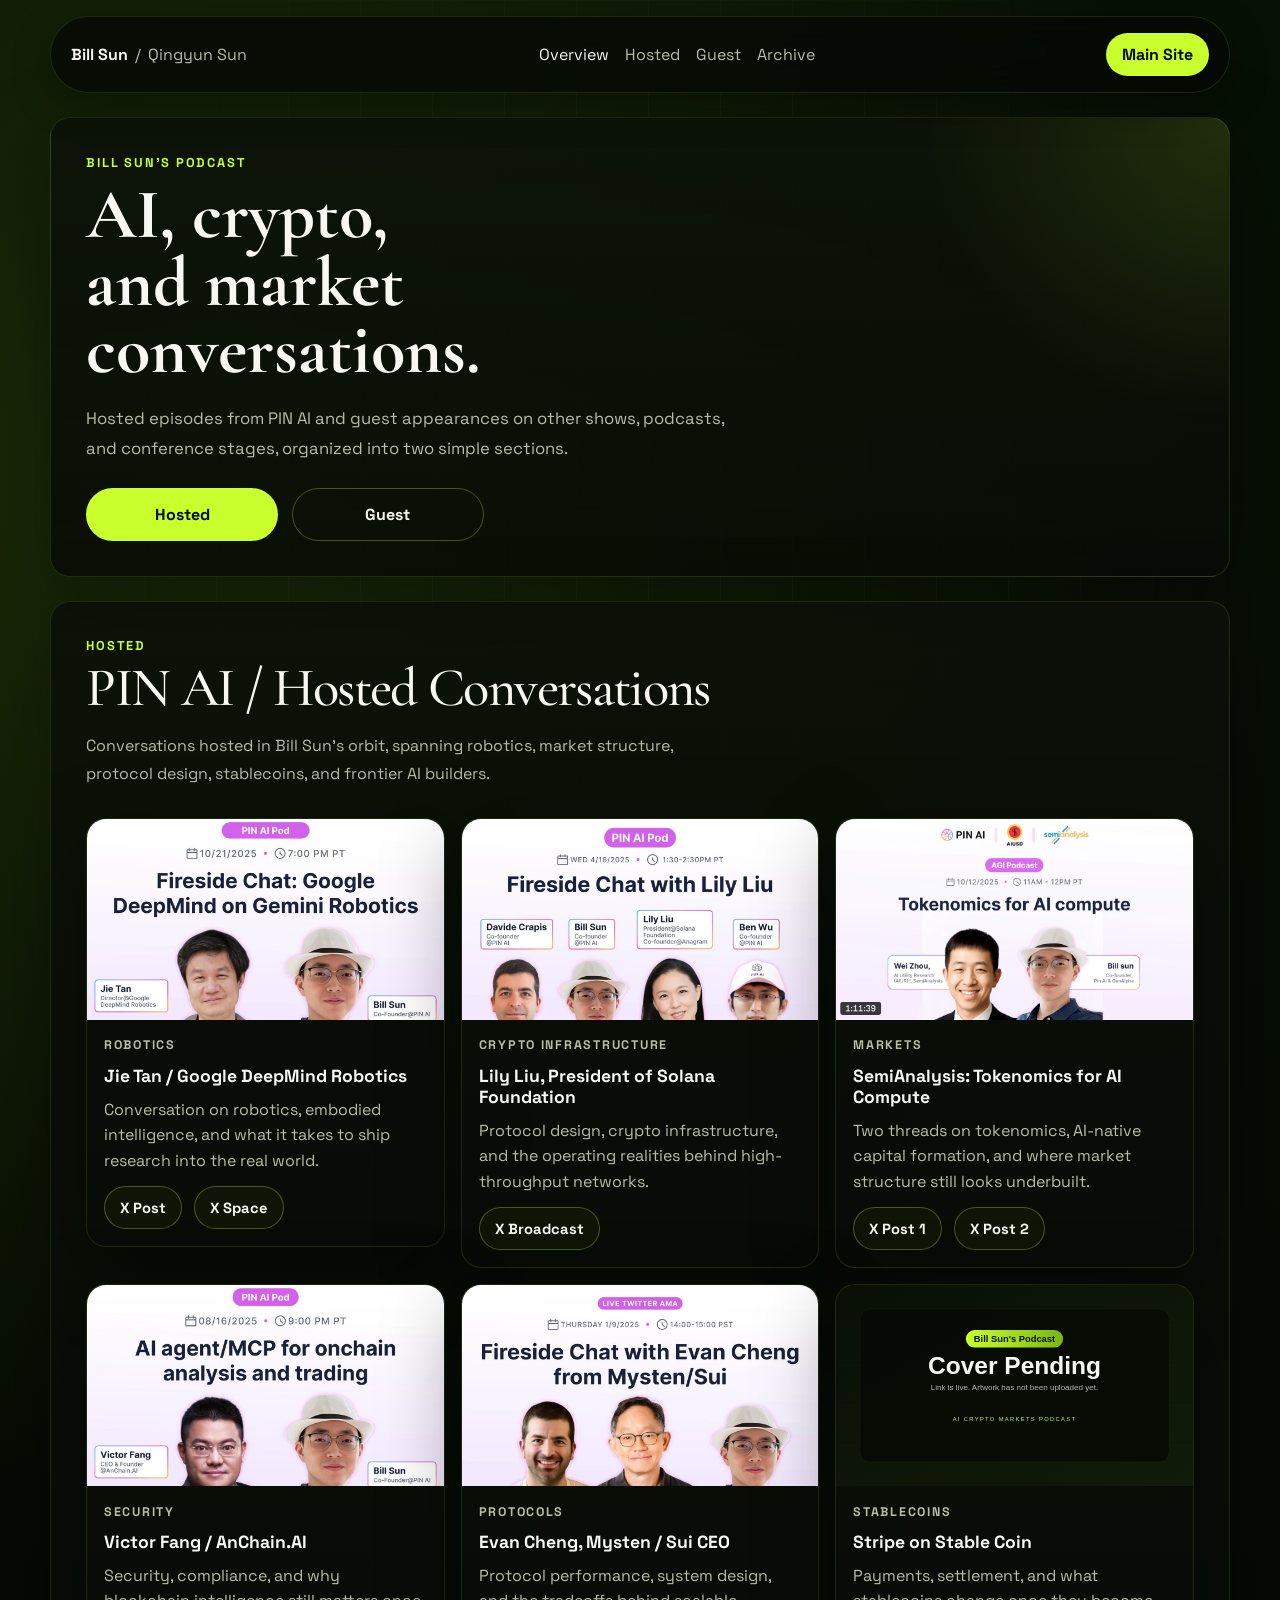
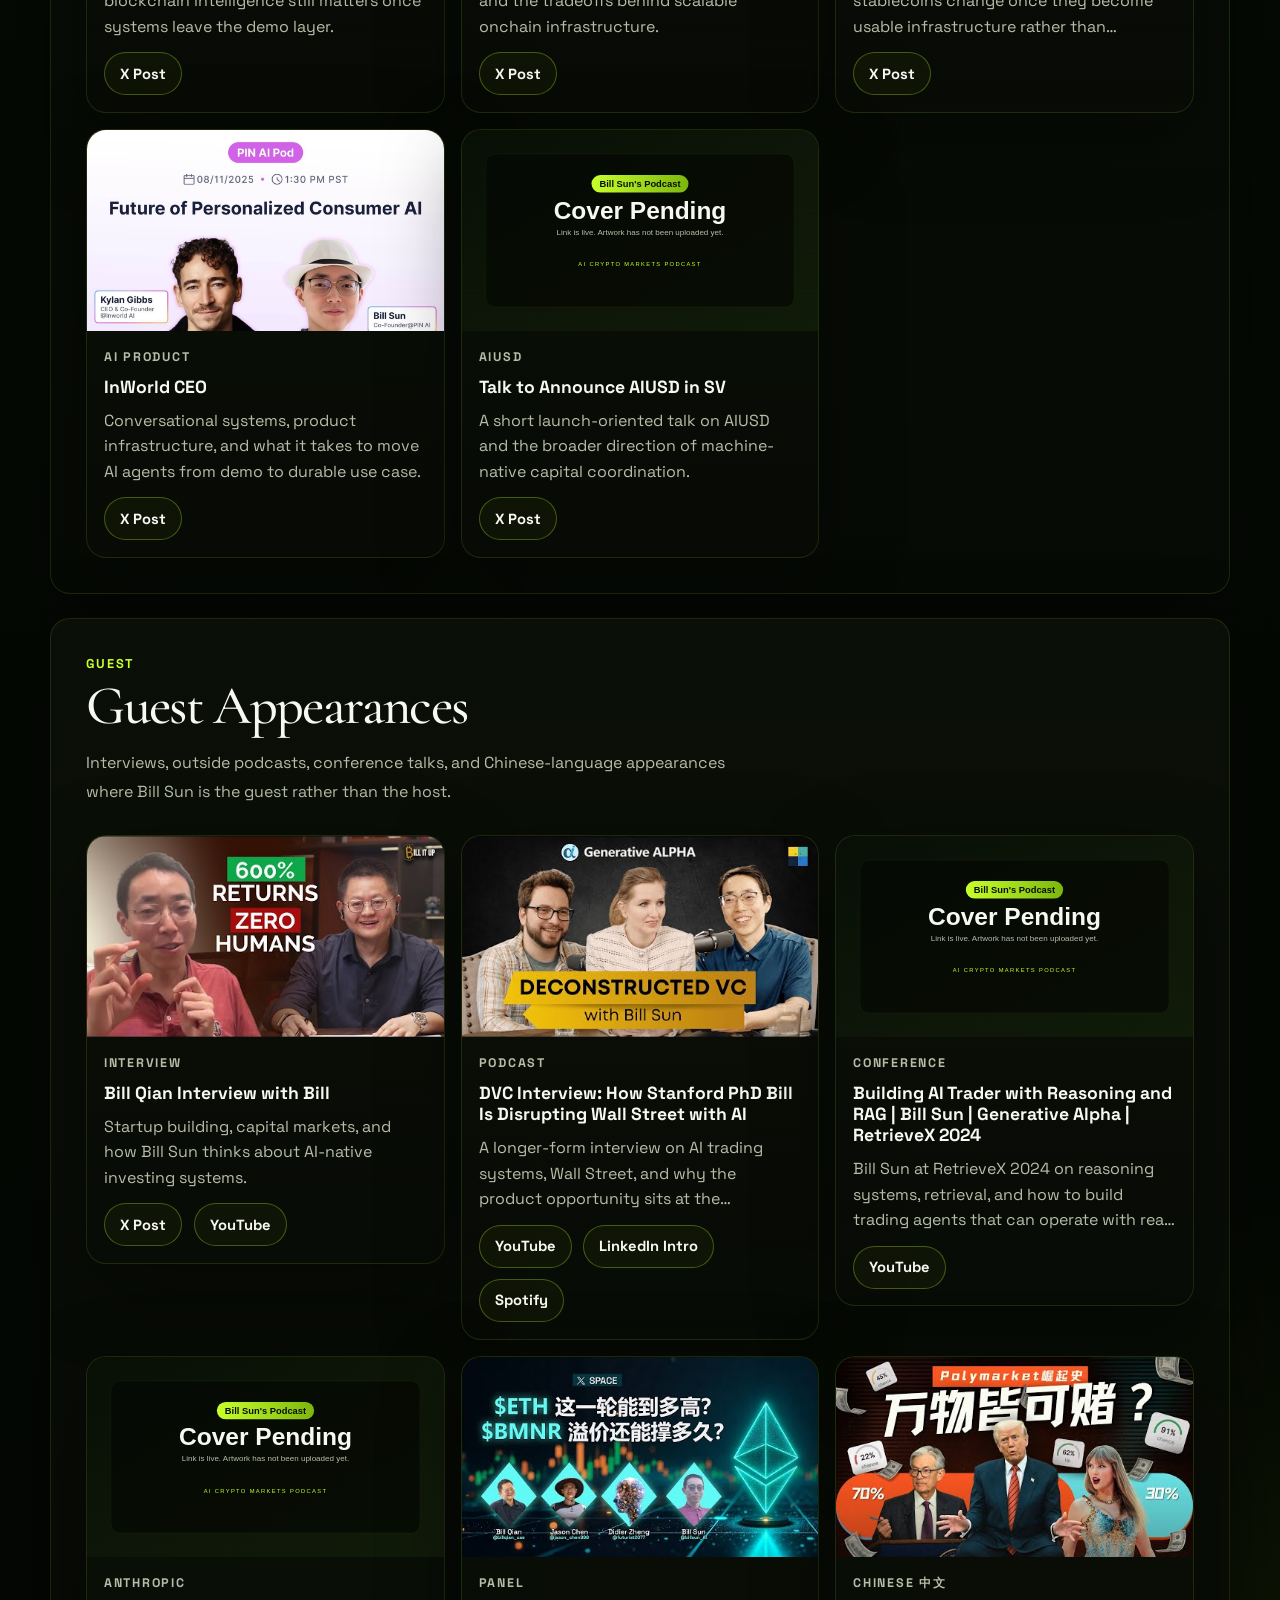
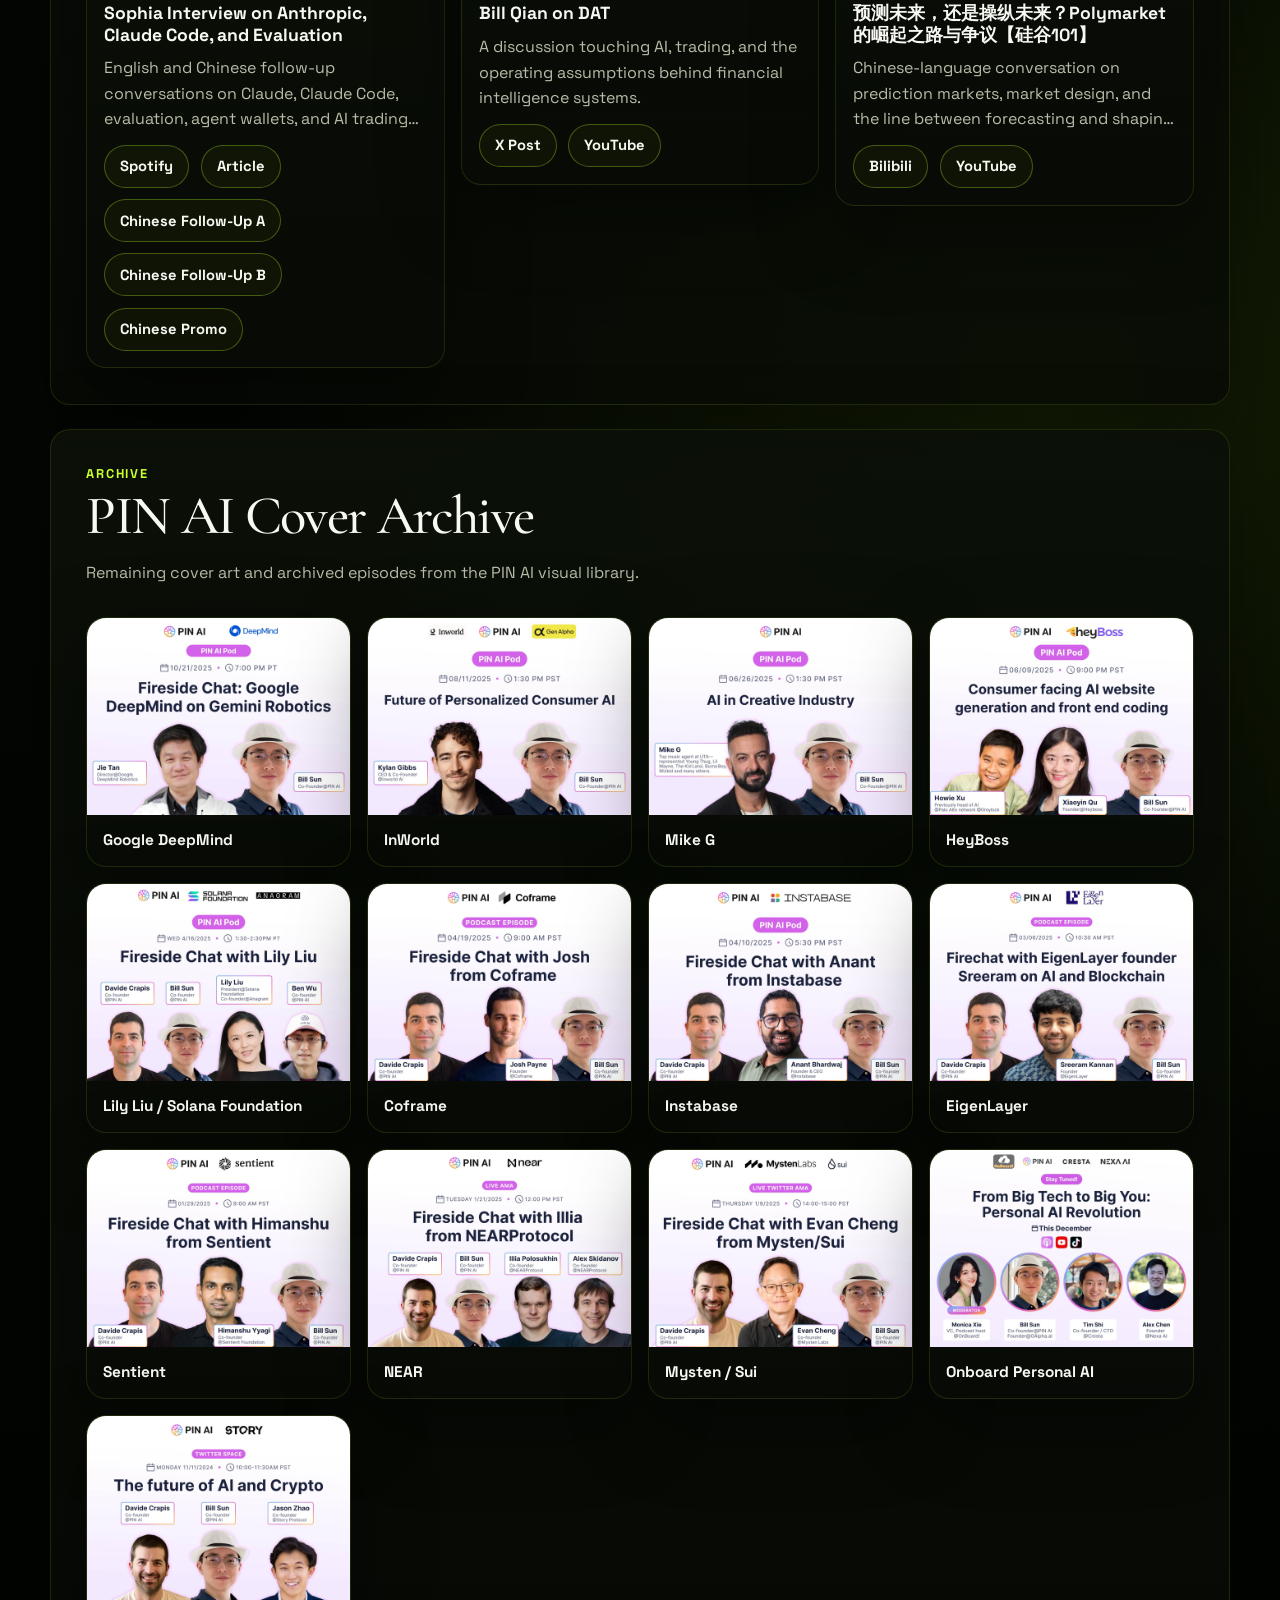
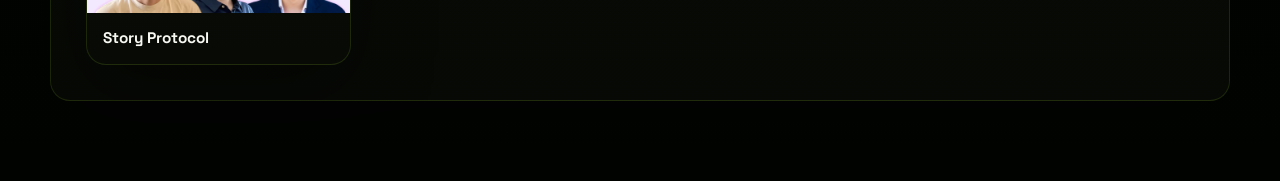
==== podcast/index.html @ d535acbe "fix: stabilize podcast asset paths" ====
<!DOCTYPE html>
<html lang="en">
<head>
  <meta charset="UTF-8">
  <meta name="viewport" content="width=device-width, initial-scale=1.0">
  <title>Bill Sun's Podcast</title>
  <meta name="description" content="Bill Sun podcast archive, organized into PIN AI hosted conversations and interviews where Bill Sun appears on other shows.">
  <link rel="icon" href="/favicon.svg" type="image/svg+xml">
  <link rel="icon" href="/favicon.ico" sizes="any">
  <link rel="preconnect" href="https://fonts.googleapis.com">
  <link rel="preconnect" href="https://fonts.gstatic.com" crossorigin>
  <link href="https://fonts.googleapis.com/css2?family=Cormorant+Garamond:wght@400;500;600&family=Space+Grotesk:wght@400;500;700&display=swap" rel="stylesheet">
  <link rel="stylesheet" href="/styles.css">
  <link rel="stylesheet" href="/podcast/podcast.css">
</head>
<body class="podcast-page">
  <div class="site-shell">
    <header class="topbar">
      <a class="wordmark" href="/">
        <span class="wordmark-primary">Bill Sun</span>
        <span class="wordmark-sep">/</span>
        <span class="wordmark-secondary">Qingyun Sun</span>
      </a>
      <nav class="topnav" aria-label="Podcast">
        <a href="#overview">Overview</a>
        <a href="#hosted">Hosted</a>
        <a href="#guest">Guest</a>
        <a href="#archive">Archive</a>
      </nav>
      <a class="mini-cta" href="/">Main Site</a>
    </header>

    <main>
      <section id="overview" class="podcast-hero section" data-reveal="true">
        <div class="podcast-hero-copy">
          <p class="section-kicker">Bill Sun's Podcast</p>
          <h1>AI, crypto, and market conversations.</h1>
          <p class="podcast-intro">
            Hosted episodes from PIN AI and guest appearances on other shows,
            podcasts, and conference stages, organized into two simple sections.
          </p>
          <div class="podcast-actions">
            <a class="button button-primary" href="#hosted">Hosted</a>
            <a class="button button-secondary" href="#guest">Guest</a>
          </div>
        </div>
      </section>

      <section id="hosted" class="section" data-reveal="true">
        <div class="section-header">
          <p class="section-kicker">Hosted</p>
          <h2>PIN AI / Hosted Conversations</h2>
          <p class="section-lead">
            Conversations hosted in Bill Sun's orbit, spanning robotics, market
            structure, protocol design, stablecoins, and frontier AI builders.
          </p>
        </div>
        <div class="podcast-grid">
          <article class="podcast-card podcast-card-image">
            <img src="../assets/podcast/pin-ai-x-google-deepmind-png.jpg" alt="Google DeepMind robotics podcast cover">
            <div class="podcast-card-copy">
              <p class="podcast-tag">Robotics</p>
              <h3>Jie Tan / Google DeepMind Robotics</h3>
              <p>Conversation on robotics, embodied intelligence, and what it takes to ship research into the real world.</p>
              <div class="podcast-links">
                <a class="link-pill" href="https://x.com/BillSun_AI/status/1981487539929436606?s=20" target="_blank" rel="noreferrer">X Post</a>
                <a class="link-pill" href="https://x.com/i/broadcasts/1YqJDNbNRjQKV" target="_blank" rel="noreferrer">X Space</a>
              </div>
            </div>
          </article>

          <article class="podcast-card podcast-card-image">
            <img src="../assets/podcast/pin-ai-x-lily-liu-png.jpg" alt="Lily Liu podcast cover">
            <div class="podcast-card-copy">
              <p class="podcast-tag">Crypto Infrastructure</p>
              <h3>Lily Liu, President of Solana Foundation</h3>
              <p>Protocol design, crypto infrastructure, and the operating realities behind high-throughput networks.</p>
              <div class="podcast-links">
                <a class="link-pill" href="https://x.com/i/broadcasts/1jMJgkoPkjbJL" target="_blank" rel="noreferrer">X Broadcast</a>
              </div>
            </div>
          </article>

          <article class="podcast-card podcast-card-image">
            <img src="../assets/podcast/tokenomics-for-ai-compute.png" alt="SemiAnalysis tokenomics podcast cover">
            <div class="podcast-card-copy">
              <p class="podcast-tag">Markets</p>
              <h3>SemiAnalysis: Tokenomics for AI Compute</h3>
              <p>Two threads on tokenomics, AI-native capital formation, and where market structure still looks underbuilt.</p>
              <div class="podcast-links">
                <a class="link-pill" href="https://x.com/billsun_ai/status/2001796131765055686?s=46" target="_blank" rel="noreferrer">X Post 1</a>
                <a class="link-pill" href="https://x.com/BillSun_AI/status/1985943572504592759?s=20" target="_blank" rel="noreferrer">X Post 2</a>
              </div>
            </div>
          </article>

          <article class="podcast-card podcast-card-image">
            <img src="../assets/podcast/ai-agentmcp-for-onchain-analysis-and-trading.jpg" alt="AnChain AI podcast cover">
            <div class="podcast-card-copy">
              <p class="podcast-tag">Security</p>
              <h3>Victor Fang / AnChain.AI</h3>
              <p>Security, compliance, and why blockchain intelligence still matters once systems leave the demo layer.</p>
              <div class="podcast-links">
                <a class="link-pill" href="https://x.com/BillSun_AI/status/1956839378241868143?s=20" target="_blank" rel="noreferrer">X Post</a>
              </div>
            </div>
          </article>

          <article class="podcast-card podcast-card-image">
            <img src="../assets/podcast/pin-ai-x-mysten-png.jpg" alt="Mysten Sui podcast cover">
            <div class="podcast-card-copy">
              <p class="podcast-tag">Protocols</p>
              <h3>Evan Cheng, Mysten / Sui CEO</h3>
              <p>Protocol performance, system design, and the tradeoffs behind scalable onchain infrastructure.</p>
              <div class="podcast-links">
                <a class="link-pill" href="https://x.com/BillSun_AI/status/1955659287407309218?s=20" target="_blank" rel="noreferrer">X Post</a>
              </div>
            </div>
          </article>

          <article class="podcast-card podcast-card-image">
            <img src="../assets/podcast/generated/podcast-placeholder.svg" alt="Podcast placeholder cover">
            <div class="podcast-card-copy">
              <p class="podcast-tag">Stablecoins</p>
              <h3>Stripe on Stable Coin</h3>
              <p>Payments, settlement, and what stablecoins change once they become usable infrastructure rather than narrative.</p>
              <div class="podcast-links">
                <a class="link-pill" href="https://x.com/BillSun_AI/status/1955347492800958983?s=20" target="_blank" rel="noreferrer">X Post</a>
              </div>
            </div>
          </article>

          <article class="podcast-card podcast-card-image">
            <img src="../assets/podcast/pin-ai-x-inworld-png.jpg" alt="InWorld podcast cover">
            <div class="podcast-card-copy">
              <p class="podcast-tag">AI Product</p>
              <h3>InWorld CEO</h3>
              <p>Conversational systems, product infrastructure, and what it takes to move AI agents from demo to durable use case.</p>
              <div class="podcast-links">
                <a class="link-pill" href="https://x.com/BillSun_AI/status/1955032233829601791?s=20" target="_blank" rel="noreferrer">X Post</a>
              </div>
            </div>
          </article>

          <article class="podcast-card podcast-card-image">
            <img src="../assets/podcast/generated/podcast-placeholder.svg" alt="Podcast placeholder cover">
            <div class="podcast-card-copy">
              <p class="podcast-tag">AIUSD</p>
              <h3>Talk to Announce AIUSD in SV</h3>
              <p>A short launch-oriented talk on AIUSD and the broader direction of machine-native capital coordination.</p>
              <div class="podcast-links">
                <a class="link-pill" href="https://x.com/BillSun_AI/status/1963031830460039296?s=20" target="_blank" rel="noreferrer">X Post</a>
              </div>
            </div>
          </article>
        </div>
      </section>

      <section id="guest" class="section" data-reveal="true">
        <div class="section-header">
          <p class="section-kicker">Guest</p>
          <h2>Guest Appearances</h2>
          <p class="section-lead">
            Interviews, outside podcasts, conference talks, and Chinese-language
            appearances where Bill Sun is the guest rather than the host.
          </p>
        </div>
        <div class="podcast-grid">
          <article class="podcast-card podcast-card-image">
            <img src="../assets/podcast/youtube/HyMQxWbVo6s.jpg" alt="Bill Qian interview Bill thumbnail">
            <div class="podcast-card-copy">
              <p class="podcast-tag">Interview</p>
              <h3>Bill Qian Interview with Bill</h3>
              <p>Startup building, capital markets, and how Bill Sun thinks about AI-native investing systems.</p>
              <div class="podcast-links">
                <a class="link-pill" href="https://x.com/BillSun_AI/status/1954971844278394934?s=20" target="_blank" rel="noreferrer">X Post</a>
                <a class="link-pill" href="https://www.youtube.com/watch?v=HyMQxWbVo6s&themeRefresh=1" target="_blank" rel="noreferrer">YouTube</a>
              </div>
            </div>
          </article>

          <article class="podcast-card podcast-card-image">
            <img src="../assets/podcast/youtube/gq7Cfp8fBNM.jpg" alt="DVC interview thumbnail">
            <div class="podcast-card-copy">
              <p class="podcast-tag">Podcast</p>
              <h3>DVC Interview: How Stanford PhD Bill Is Disrupting Wall Street with AI</h3>
              <p>A longer-form interview on AI trading systems, Wall Street, and why the product opportunity sits at the intersection of research and execution.</p>
              <div class="podcast-links">
                <a class="link-pill" href="https://www.youtube.com/watch?v=gq7Cfp8fBNM" target="_blank" rel="noreferrer">YouTube</a>
                <a class="link-pill" href="https://www.linkedin.com/posts/ndavidov_new-podcast-episode-out-activity-7282998551175950336-CVVd/" target="_blank" rel="noreferrer">LinkedIn Intro</a>
                <a class="link-pill" href="https://open.spotify.com/episode/2Mub2o4j6BsMaAh47L0dCt" target="_blank" rel="noreferrer">Spotify</a>
              </div>
            </div>
          </article>

          <article class="podcast-card podcast-card-image">
            <img src="../assets/podcast/generated/podcast-placeholder.svg" alt="Podcast placeholder cover">
            <div class="podcast-card-copy">
              <p class="podcast-tag">Conference</p>
              <h3>Building AI Trader with Reasoning and RAG | Bill Sun | Generative Alpha | RetrieveX 2024</h3>
              <p>Bill Sun at RetrieveX 2024 on reasoning systems, retrieval, and how to build trading agents that can operate with real feedback loops.</p>
              <div class="podcast-links">
                <a class="link-pill" href="https://www.youtube.com/watch?v=pGotF6mah9s" target="_blank" rel="noreferrer">YouTube</a>
              </div>
            </div>
          </article>

          <article class="podcast-card podcast-card-image">
            <img src="../assets/podcast/generated/podcast-placeholder.svg" alt="Podcast placeholder cover">
            <div class="podcast-card-copy">
              <p class="podcast-tag">Anthropic</p>
              <h3>Sophia Interview on Anthropic, Claude Code, and Evaluation</h3>
              <p>English and Chinese follow-up conversations on Claude, Claude Code, evaluation, agent wallets, and AI trading infrastructure.</p>
              <div class="podcast-links">
                <a class="link-pill" href="https://open.spotify.com/episode/3iFVHiWjExX2UUVT3eOeKM" target="_blank" rel="noreferrer">Spotify</a>
                <a class="link-pill" href="https://agoraresearch.substack.com/p/anthropic-claude-code-and-the-coming" target="_blank" rel="noreferrer">Article</a>
                <a class="link-pill" href="https://x.com/BillSun_AI/status/2017897502423556408?s=20" target="_blank" rel="noreferrer">Chinese Follow-Up A</a>
                <a class="link-pill" href="https://x.com/BillSun_AI/status/2017897505527324986?s=20" target="_blank" rel="noreferrer">Chinese Follow-Up B</a>
                <a class="link-pill" href="https://mp.weixin.qq.com/s/IaPDs46iaU4foi5hz5GGSQ" target="_blank" rel="noreferrer">Chinese Promo</a>
              </div>
            </div>
          </article>

          <article class="podcast-card podcast-card-image">
            <img src="../assets/podcast/youtube/qXZLD_zsgxM.jpg" alt="Bill Qian on DAT thumbnail">
            <div class="podcast-card-copy">
              <p class="podcast-tag">Panel</p>
              <h3>Bill Qian on DAT</h3>
              <p>A discussion touching AI, trading, and the operating assumptions behind financial intelligence systems.</p>
              <div class="podcast-links">
                <a class="link-pill" href="https://x.com/BillSun_AI/status/1957410604588920888?s=20" target="_blank" rel="noreferrer">X Post</a>
                <a class="link-pill" href="https://www.youtube.com/watch?v=qXZLD_zsgxM&list=PLH7nndde_KgkHLZds5z-ZChAwMpV7houe&index=13" target="_blank" rel="noreferrer">YouTube</a>
              </div>
            </div>
          </article>

          <article class="podcast-card podcast-card-image">
            <img src="../assets/podcast/youtube/TYOw0FHxdNQ.jpg" alt="Chinese podcast thumbnail">
            <div class="podcast-card-copy">
              <p class="podcast-tag">Chinese 中文</p>
              <h3>预测未来，还是操纵未来？Polymarket的崛起之路与争议【硅谷101】</h3>
              <p>Chinese-language conversation on prediction markets, market design, and the line between forecasting and shaping reality.</p>
              <div class="podcast-links">
                <a class="link-pill" href="https://www.bilibili.com/video/BV142HkzqEDY/" target="_blank" rel="noreferrer">Bilibili</a>
                <a class="link-pill" href="https://www.youtube.com/watch?v=TYOw0FHxdNQ" target="_blank" rel="noreferrer">YouTube</a>
              </div>
            </div>
          </article>
        </div>
      </section>

      <section id="archive" class="section" data-reveal="true">
        <div class="section-header">
          <p class="section-kicker">Archive</p>
          <h2>PIN AI Cover Archive</h2>
          <p class="section-lead">
            Remaining cover art and archived episodes from the PIN AI visual library.
          </p>
        </div>
        <div class="archive-grid">
          <a class="archive-card" href="https://x.com/pinai_io/status/1980337162278301983" target="_blank" rel="noreferrer">
            <img src="../assets/podcast/pin-ai-x-google-deepmind-png.jpg" alt="PIN AI x Google DeepMind cover">
            <span>Google DeepMind</span>
          </a>
          <a class="archive-card" href="https://x.com/i/broadcasts/1BdGYZjVRmLJX" target="_blank" rel="noreferrer">
            <img src="../assets/podcast/pin-ai-x-inworld-png.jpg" alt="PIN AI x InWorld cover">
            <span>InWorld</span>
          </a>
          <a class="archive-card" href="https://x.com/BillSun_AI/status/1938328821847220450" target="_blank" rel="noreferrer">
            <img src="../assets/podcast/pin-ai-x-mike-g-png.jpg" alt="PIN AI x Mike G cover">
            <span>Mike G</span>
          </a>
          <a class="archive-card" href="https://x.com/BillSun_AI/status/1932139047780262398" target="_blank" rel="noreferrer">
            <img src="../assets/podcast/pin-ai-x-heyboss-png.jpg" alt="PIN AI x HeyBoss cover">
            <span>HeyBoss</span>
          </a>
          <a class="archive-card" href="https://x.com/pinai_io/status/1922818502777565234" target="_blank" rel="noreferrer">
            <img src="../assets/podcast/pin-ai-x-lily-liu-png.jpg" alt="PIN AI x Lily Liu cover">
            <span>Lily Liu / Solana Foundation</span>
          </a>
          <a class="archive-card" href="https://x.com/i/broadcasts/1lPJqMYkENAJb" target="_blank" rel="noreferrer">
            <img src="../assets/podcast/pin-ai-x-coframe-png.jpg" alt="PIN AI x Coframe cover">
            <span>Coframe</span>
          </a>
          <a class="archive-card" href="https://x.com/pinai_io/status/1910495238180991437" target="_blank" rel="noreferrer">
            <img src="../assets/podcast/pin-ai-x-instabase-png.jpg" alt="PIN AI x Instabase cover">
            <span>Instabase</span>
          </a>
          <a class="archive-card" href="https://x.com/pinai_io/status/1897715341369000041" target="_blank" rel="noreferrer">
            <img src="../assets/podcast/pin-ai-x-eigenlayer-png.jpg" alt="PIN AI x EigenLayer cover">
            <span>EigenLayer</span>
          </a>
          <a class="archive-card" href="https://x.com/pinai_io/status/1884651301801464296" target="_blank" rel="noreferrer">
            <img src="../assets/podcast/pin-ai-x-sentient-png.jpg" alt="PIN AI x Sentient cover">
            <span>Sentient</span>
          </a>
          <a class="archive-card" href="https://x.com/NEARProtocol/status/1881794880726561172" target="_blank" rel="noreferrer">
            <img src="../assets/podcast/pin-ai-x-near-png.jpg" alt="PIN AI x NEAR cover">
            <span>NEAR</span>
          </a>
          <a class="archive-card" href="https://x.com/BillSun_AI/status/1877456675462066256" target="_blank" rel="noreferrer">
            <img src="../assets/podcast/pin-ai-x-mysten-png.jpg" alt="PIN AI x Mysten cover">
            <span>Mysten / Sui</span>
          </a>
          <a class="archive-card" href="https://x.com/BillSun_AI/status/1859814533948493930" target="_blank" rel="noreferrer">
            <img src="../assets/podcast/onboard-personal-ai-podcast-png.jpg" alt="Onboard Personal AI cover">
            <span>Onboard Personal AI</span>
          </a>
          <a class="archive-card" href="https://x.com/PINAI_IO/status/1856423822628663767" target="_blank" rel="noreferrer">
            <img src="../assets/podcast/pin-ai-x-story-png.jpg" alt="PIN AI x Story cover">
            <span>Story Protocol</span>
          </a>
        </div>
      </section>
    </main>
  </div>

  <script src="/script.js"></script>
</body>
</html>
---- styles.css ----
:root {
  --bg: #040803;
  --bg-soft: rgba(18, 27, 11, 0.7);
  --panel: rgba(11, 16, 8, 0.76);
  --panel-strong: rgba(12, 18, 8, 0.92);
  --line: rgba(184, 255, 42, 0.12);
  --line-strong: rgba(184, 255, 42, 0.3);
  --text: #f7f8f2;
  --muted: #b7bda8;
  --accent: #c8ff2c;
  --accent-strong: #e2ff86;
  --shadow: 0 24px 80px rgba(0, 0, 0, 0.38);
  --radius-lg: 28px;
  --radius-md: 20px;
  --radius-sm: 14px;
  --max-width: 1180px;
}

* {
  box-sizing: border-box;
}

html {
  scroll-behavior: smooth;
}

body {
  margin: 0;
  min-height: 100vh;
  font-family: "Space Grotesk", sans-serif;
  color: var(--text);
  background:
    radial-gradient(circle at 18% 10%, rgba(129, 187, 20, 0.18), transparent 22%),
    radial-gradient(circle at 82% 72%, rgba(84, 118, 11, 0.22), transparent 22%),
    linear-gradient(180deg, #071005 0%, #040803 45%, #020402 100%);
}

body::before {
  position: fixed;
  inset: 0;
  z-index: -2;
  content: "";
  background-image:
    linear-gradient(rgba(255, 255, 255, 0.03) 1px, transparent 1px),
    linear-gradient(90deg, rgba(255, 255, 255, 0.03) 1px, transparent 1px);
  background-size: 72px 72px;
  mask-image: radial-gradient(circle at center, black 42%, transparent 88%);
  pointer-events: none;
}

a {
  color: inherit;
}

.site-shell {
  width: min(calc(100% - 2rem), var(--max-width));
  margin: 0 auto;
  padding-bottom: 6rem;
}

.topbar {
  position: sticky;
  top: 1rem;
  z-index: 10;
  display: grid;
  grid-template-columns: auto minmax(0, 1fr) auto;
  gap: 1rem;
  align-items: center;
  margin-top: 1rem;
  padding: 1rem 1.25rem;
  border: 1px solid var(--line);
  border-radius: 999px;
  background: rgba(5, 8, 4, 0.76);
  backdrop-filter: blur(18px);
  box-shadow: 0 12px 40px rgba(0, 0, 0, 0.32);
}

.wordmark {
  display: inline-flex;
  gap: 0.45rem;
  align-items: center;
  text-decoration: none;
  white-space: nowrap;
}

.wordmark-primary {
  font-weight: 700;
}

.wordmark-sep,
.wordmark-secondary {
  color: var(--muted);
}

.topnav {
  min-width: 0;
  display: flex;
  justify-content: center;
  flex-wrap: wrap;
  gap: 1rem;
}

.topnav a {
  color: var(--muted);
  text-decoration: none;
  transition: color 180ms ease;
}

.topnav a:hover,
.topnav a.is-active {
  color: var(--text);
}

.topbar-utilities,
.topbar-social {
  display: flex;
  align-items: center;
}

.topbar-utilities {
  justify-self: end;
  flex-wrap: wrap;
  justify-content: flex-end;
  gap: 0.75rem;
}

.topbar-social {
  flex-wrap: wrap;
  gap: 0.55rem;
}

.mini-cta,
.button {
  display: inline-flex;
  align-items: center;
  justify-content: center;
  border-radius: 999px;
  text-decoration: none;
  font-weight: 700;
  transition:
    transform 180ms ease,
    background 180ms ease,
    border-color 180ms ease,
    color 180ms ease;
}

.mini-cta {
  padding: 0.7rem 1rem;
  background: var(--accent);
  color: #060903;
}

.mini-cta:hover,
.button:hover,
.portrait-card:hover,
.proof-card:hover,
.panel:hover,
.research-card:hover,
.timeline-row:hover,
.network-card:hover,
.link-card:hover {
  transform: translateY(-3px);
}

.hero {
  padding: 5.2rem 0 4rem;
  text-align: center;
}

.eyebrow,
.section-kicker,
.proof-label,
.panel-label,
.link-label,
.research-index {
  margin: 0;
  color: var(--accent);
  font-size: 0.8rem;
  font-weight: 700;
  letter-spacing: 0.14em;
  text-transform: uppercase;
}

.hero h1,
.section-header h2 {
  margin: 0;
  font-family: "Cormorant Garamond", serif;
  font-weight: 500;
  letter-spacing: -0.03em;
}

.hero h1 {
  max-width: 11ch;
  margin: 1rem auto 0;
  font-size: clamp(4rem, 9vw, 6.2rem);
  line-height: 0.93;
}

.hero h1 span {
  display: block;
  color: var(--text);
  opacity: 0.92;
}

.hero-lead,
.proof-body,
.panel-copy,
.panel p,
.research-card p,
.timeline-copy p,
.network-card p,
.link-meta {
  color: var(--muted);
  line-height: 1.75;
}

.hero-lead {
  max-width: 54rem;
  margin: 1.2rem auto 0;
  font-size: 1.05rem;
}

.hero-lead-secondary {
  max-width: 48rem;
}

.hero-actions {
  display: flex;
  justify-content: center;
  flex-wrap: wrap;
  gap: 1rem;
  margin-top: 1.4rem;
}

.button {
  min-width: 12rem;
  padding: 0.95rem 1.3rem;
}

.button-primary {
  background: var(--accent);
  color: #060903;
}

.button-primary:hover {
  background: var(--accent-strong);
}

.button-secondary {
  border: 1px solid var(--line-strong);
  background: transparent;
  color: var(--text);
}

.button-secondary:hover {
  border-color: var(--accent);
}

.hero-stage {
  display: grid;
  grid-template-columns: minmax(300px, 0.78fr) minmax(0, 1fr);
  gap: 1.5rem;
  align-items: stretch;
  margin-top: 3rem;
}

.portrait-card,
.proof-card,
.section,
.panel,
.research-card,
.timeline-row,
.network-card,
.link-card {
  border: 1px solid var(--line);
  border-radius: var(--radius-md);
  background: linear-gradient(180deg, rgba(11, 16, 8, 0.92), rgba(8, 11, 6, 0.82));
  box-shadow: var(--shadow);
  transition:
    transform 180ms ease,
    border-color 180ms ease,
    background 180ms ease;
}

.portrait-card {
  padding: 1rem;
  text-align: left;
}

.portrait-shell {
  overflow: hidden;
  aspect-ratio: 4 / 5;
  border-radius: calc(var(--radius-md) - 4px);
  background:
    radial-gradient(circle at top, rgba(200, 255, 44, 0.1), transparent 28%),
    linear-gradient(180deg, rgba(16, 22, 11, 0.92), rgba(7, 10, 6, 0.96));
}

.portrait-image {
  display: block;
  width: 100%;
  height: 100%;
  object-fit: cover;
  object-position: center 28%;
}

.portrait-caption {
  display: flex;
  justify-content: space-between;
  gap: 1rem;
  align-items: baseline;
  padding: 1rem 0.3rem 0.15rem;
}

.portrait-caption strong {
  font-size: 1.05rem;
}

.portrait-caption span {
  color: var(--muted);
  font-size: 0.92rem;
}

.proof-column {
  display: grid;
  gap: 1rem;
}

.proof-grid {
  display: grid;
  grid-template-columns: repeat(2, minmax(0, 1fr));
  gap: 1rem;
}

.proof-card {
  padding: 1.2rem;
  text-align: left;
}

.proof-card-focus {
  padding: 1.4rem;
  background:
    radial-gradient(circle at top right, rgba(200, 255, 44, 0.12), transparent 28%),
    linear-gradient(180deg, rgba(16, 24, 10, 0.96), rgba(9, 14, 6, 0.9));
}

.proof-card-focus .proof-body {
  font-size: 1.02rem;
}

.section {
  margin-top: 1.5rem;
  padding: 2.2rem;
}

.section-header {
  max-width: 40rem;
}

.section-header h2 {
  margin-top: 0.5rem;
  font-size: clamp(2.2rem, 5vw, 3.4rem);
  line-height: 0.98;
}

.about-grid {
  display: grid;
  grid-template-columns: 1fr;
  gap: 1rem;
  margin-top: 1.8rem;
}

.panel {
  padding: 1.4rem;
}

.panel-large {
  display: flex;
  flex-direction: column;
  gap: 1rem;
}

.research-grid {
  display: grid;
  grid-template-columns: repeat(3, minmax(0, 1fr));
  gap: 1rem;
  margin-top: 1.8rem;
}

.research-card {
  padding: 1.4rem;
  text-align: left;
}

.research-card h3,
.timeline-copy h3,
.network-card h3 {
  margin: 0.7rem 0 0.65rem;
  font-size: 1.2rem;
}

.timeline {
  display: grid;
  gap: 1rem;
  margin-top: 1.8rem;
}

.timeline-row {
  display: grid;
  grid-template-columns: 140px minmax(0, 1fr);
  gap: 1rem;
  padding: 1.35rem;
  text-align: left;
}

.timeline-year {
  margin: 0;
  color: var(--accent);
  font-weight: 700;
}

.network-grid {
  display: grid;
  grid-template-columns: repeat(3, minmax(0, 1fr));
  gap: 1rem;
  margin-top: 1.8rem;
}

.network-card {
  padding: 1.4rem;
  text-align: left;
  text-decoration: none;
}

.network-card-link,
.network-card-main-link {
  display: block;
  color: inherit;
  text-decoration: none;
}

.network-card-main-link {
  min-height: calc(100% - 1.4rem);
}

.network-sub-link {
  margin: 0.9rem 0 0;
  font-size: 0.92rem;
}

.network-sub-link a {
  color: var(--accent-strong);
  text-decoration: none;
}

.network-card:hover,
.proof-card:hover,
.panel:hover,
.research-card:hover,
.timeline-row:hover,
.portrait-card:hover {
  border-color: var(--line-strong);
}

.links-icons {
  display: flex;
  flex-wrap: wrap;
  gap: 1rem;
  margin-top: 1.8rem;
}

.icon-link {
  display: inline-flex;
  align-items: center;
  justify-content: center;
  width: 4.5rem;
  height: 4.5rem;
  border: 1px solid var(--line);
  border-radius: 999px;
  background: linear-gradient(180deg, rgba(11, 16, 8, 0.92), rgba(8, 11, 6, 0.82));
  box-shadow: var(--shadow);
  transition:
    transform 180ms ease,
    border-color 180ms ease,
    background 180ms ease;
}

.icon-link:hover {
  border-color: var(--line-strong);
}

.icon-link svg {
  width: 1.7rem;
  height: 1.7rem;
  fill: currentColor;
}

.topbar-social .icon-link {
  width: 2.75rem;
  height: 2.75rem;
  background: rgba(10, 15, 7, 0.82);
  box-shadow: none;
}

.topbar-social .icon-link svg {
  width: 1rem;
  height: 1rem;
}

[data-reveal="true"] {
  opacity: 0;
  transform: translateY(28px);
  transition:
    opacity 500ms ease,
    transform 500ms ease;
}

[data-reveal="true"].is-visible {
  opacity: 1;
  transform: translateY(0);
}

@media (max-width: 1080px) {
  .topbar,
  .hero-stage,
  .about-grid,
  .research-grid,
  .network-grid {
    grid-template-columns: 1fr;
  }

  .topbar {
    border-radius: 28px;
  }

  .topbar-utilities {
    justify-self: stretch;
    justify-content: space-between;
  }
}

@media (max-width: 760px) {
  .site-shell {
    width: min(calc(100% - 1rem), var(--max-width));
  }

  .topbar {
    position: static;
    display: flex;
    flex-direction: column;
    align-items: flex-start;
    padding: 1rem;
  }

  .topnav {
    justify-content: flex-start;
  }

  .topbar-utilities {
    width: 100%;
    justify-content: space-between;
  }

  .topbar-social .icon-link {
    width: 2.5rem;
    height: 2.5rem;
  }

  .hero {
    padding: 4rem 0 2.4rem;
  }

  .hero h1 {
    font-size: 3.8rem;
  }

  .section {
    padding: 1.5rem;
  }

  .proof-grid {
    grid-template-columns: 1fr;
  }

  .portrait-caption,
  .timeline-row {
    grid-template-columns: 1fr;
  }

  .portrait-caption {
    flex-direction: column;
    align-items: flex-start;
  }
}

@media (prefers-reduced-motion: reduce) {
  html {
    scroll-behavior: auto;
  }

  * {
    transition: none !important;
    animation: none !important;
  }

  [data-reveal="true"] {
    opacity: 1;
    transform: none;
  }
}
---- podcast/podcast.css ----
.podcast-page .site-shell {
  padding-bottom: 5rem;
}

.podcast-page main section[id] {
  scroll-margin-top: 6rem;
}

.podcast-hero {
  display: block;
  background:
    radial-gradient(circle at top right, rgba(200, 255, 44, 0.12), transparent 24%),
    linear-gradient(180deg, rgba(12, 19, 8, 0.96), rgba(8, 11, 6, 0.84));
}

.podcast-hero h1 {
  margin: 0.65rem 0 0;
  font-family: "Cormorant Garamond", serif;
  max-width: 11ch;
  font-size: clamp(2.8rem, 5.8vw, 4.4rem);
  line-height: 0.96;
}

.podcast-intro,
.section-lead {
  color: var(--muted);
  line-height: 1.8;
}

.podcast-intro {
  max-width: 42rem;
  margin: 1.25rem 0 0;
  font-size: 1.04rem;
}

.section-lead {
  margin: 1rem 0 0;
  max-width: 48rem;
}

.podcast-actions {
  display: flex;
  flex-wrap: wrap;
  gap: 0.85rem;
  margin-top: 1.5rem;
}

.podcast-grid,
.archive-grid {
  display: grid;
  gap: 1rem;
  margin-top: 1.8rem;
}

.podcast-grid {
  grid-template-columns: repeat(3, minmax(0, 1fr));
  align-items: start;
}

.podcast-card,
.archive-card {
  border: 1px solid var(--line);
  border-radius: var(--radius-md);
  background: linear-gradient(180deg, rgba(11, 16, 8, 0.92), rgba(8, 11, 6, 0.82));
  box-shadow: var(--shadow);
}

.podcast-card {
  position: relative;
  display: flex;
  flex-direction: column;
  overflow: hidden;
  transition:
    transform 180ms ease,
    border-color 180ms ease,
    background 180ms ease;
}

.podcast-card:hover,
.archive-card:hover,
.link-pill:hover {
  transform: translateY(-2px);
  border-color: var(--accent);
}

.podcast-card img,
.archive-card img {
  display: block;
  width: 100%;
  object-fit: cover;
}

.podcast-card img {
  aspect-ratio: 16 / 9;
}

.podcast-card:not(.podcast-card-image) {
  background:
    radial-gradient(circle at top left, rgba(200, 255, 44, 0.08), transparent 28%),
    linear-gradient(180deg, rgba(11, 16, 8, 0.94), rgba(8, 11, 6, 0.84));
}

.podcast-card:not(.podcast-card-image)::before {
  content: "";
  position: absolute;
  inset: 0 0 auto 0;
  height: 3px;
  background: linear-gradient(90deg, var(--accent), transparent 68%);
  opacity: 0.85;
}

.podcast-card-copy {
  display: flex;
  flex: 1;
  flex-direction: column;
  gap: 0.6rem;
  padding: 1.05rem;
}

.podcast-tag {
  margin: 0;
  color: var(--accent);
  font-size: 0.78rem;
  font-weight: 700;
  letter-spacing: 0.14em;
  text-transform: uppercase;
}

.podcast-card h3 {
  margin: 0;
  font-size: 1.1rem;
  line-height: 1.2;
}

.podcast-card p {
  margin: 0;
  color: var(--muted);
  line-height: 1.6;
}

.podcast-card-copy > p:not(.podcast-tag) {
  display: -webkit-box;
  -webkit-box-orient: vertical;
  -webkit-line-clamp: 3;
  overflow: hidden;
}

.podcast-links {
  display: flex;
  flex-wrap: wrap;
  gap: 0.7rem;
  margin-top: auto;
  padding-top: 0.2rem;
}

.link-pill {
  display: inline-flex;
  align-items: center;
  justify-content: center;
  padding: 0.72rem 0.95rem;
  border: 1px solid var(--line-strong);
  border-radius: 999px;
  background: rgba(200, 255, 44, 0.04);
  color: var(--text);
  text-decoration: none;
  font-size: 0.92rem;
  font-weight: 700;
  transition:
    transform 180ms ease,
    border-color 180ms ease,
    background 180ms ease,
    color 180ms ease;
}

.button:focus-visible,
.link-pill:focus-visible,
.podcast-page .topnav a:focus-visible,
.podcast-page .mini-cta:focus-visible {
  outline: 2px solid var(--accent);
  outline-offset: 3px;
}

.archive-grid {
  grid-template-columns: repeat(4, minmax(0, 1fr));
}

.archive-card {
  overflow: hidden;
  color: inherit;
  text-decoration: none;
  transition:
    transform 180ms ease,
    border-color 180ms ease;
}

.archive-card img {
  aspect-ratio: 4 / 3;
}

.archive-card span {
  display: block;
  padding: 0.95rem 1rem 1.05rem;
  font-size: 0.96rem;
  font-weight: 700;
}

@media (max-width: 1180px) {
  .podcast-grid {
    grid-template-columns: repeat(2, minmax(0, 1fr));
  }

  .archive-grid {
    grid-template-columns: repeat(3, minmax(0, 1fr));
  }
}

@media (max-width: 980px) {
  .podcast-grid,
  .archive-grid {
    grid-template-columns: 1fr;
  }
}

@media (max-width: 860px) {
  .podcast-page .site-shell {
    width: min(calc(100% - 0.75rem), var(--max-width));
  }

  .podcast-page .topbar {
    position: static;
    display: grid;
    grid-template-columns: minmax(0, 1fr) auto;
    grid-template-areas:
      "brand brand"
      "nav cta";
    gap: 0.7rem 0.9rem;
    align-items: center;
    padding: 0.85rem 0.9rem;
    border-radius: 22px;
  }

  .podcast-page .wordmark {
    grid-area: brand;
  }

  .podcast-page .topnav {
    grid-area: nav;
    justify-content: flex-start;
    gap: 0.65rem;
    min-width: 0;
  }

  .podcast-page .mini-cta {
    grid-area: cta;
    justify-self: end;
    padding: 0.6rem 0.9rem;
  }

  .podcast-page .section {
    padding: 1.15rem;
  }

  .podcast-page .section-header {
    max-width: none;
  }

  .podcast-hero h1 {
    max-width: none;
    font-size: clamp(2.35rem, 8vw, 3.35rem);
  }

  .podcast-intro {
    max-width: none;
    font-size: 0.98rem;
  }
}

@media (max-width: 560px) {
  .podcast-page .topbar {
    grid-template-columns: 1fr;
    grid-template-areas:
      "brand"
      "nav"
      "cta";
  }

  .podcast-page .mini-cta {
    justify-self: start;
  }

  .podcast-actions {
    width: 100%;
  }

  .podcast-actions .button {
    flex: 1 1 0;
    min-width: 0;
  }
}
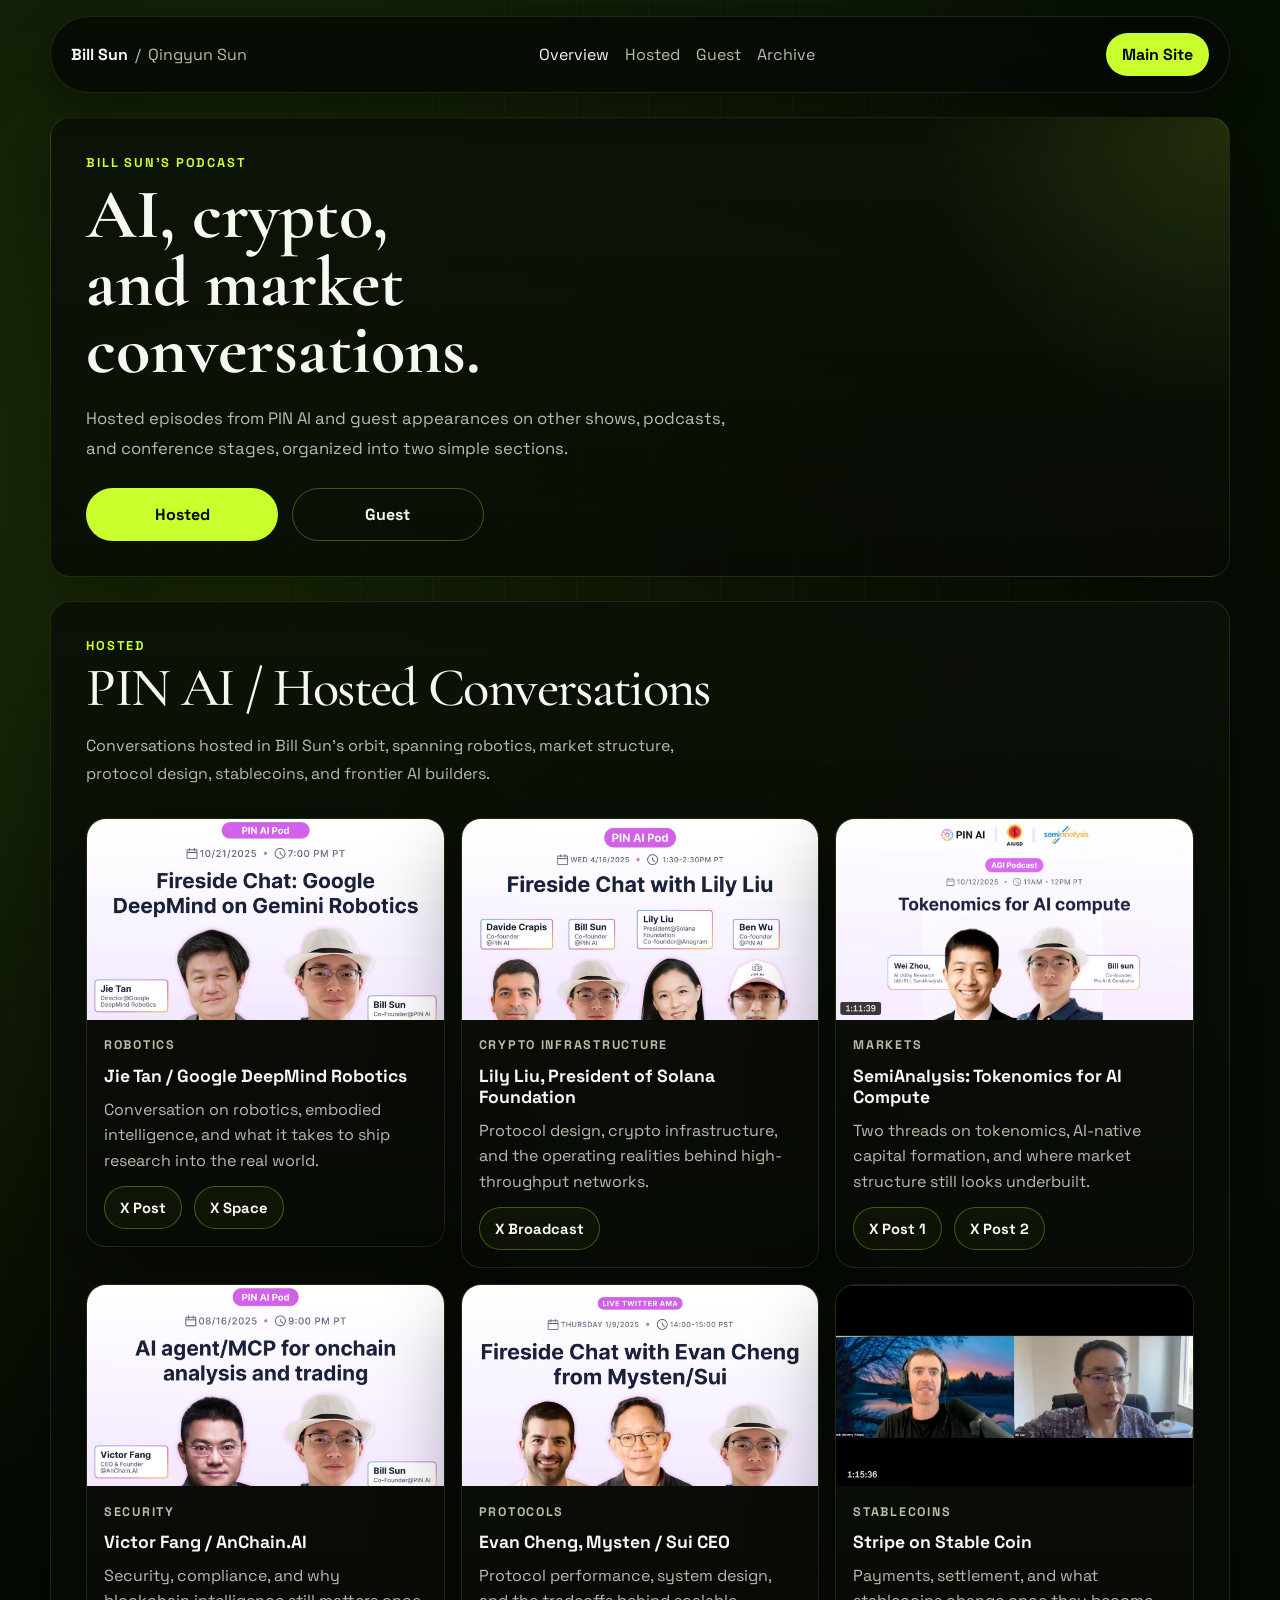
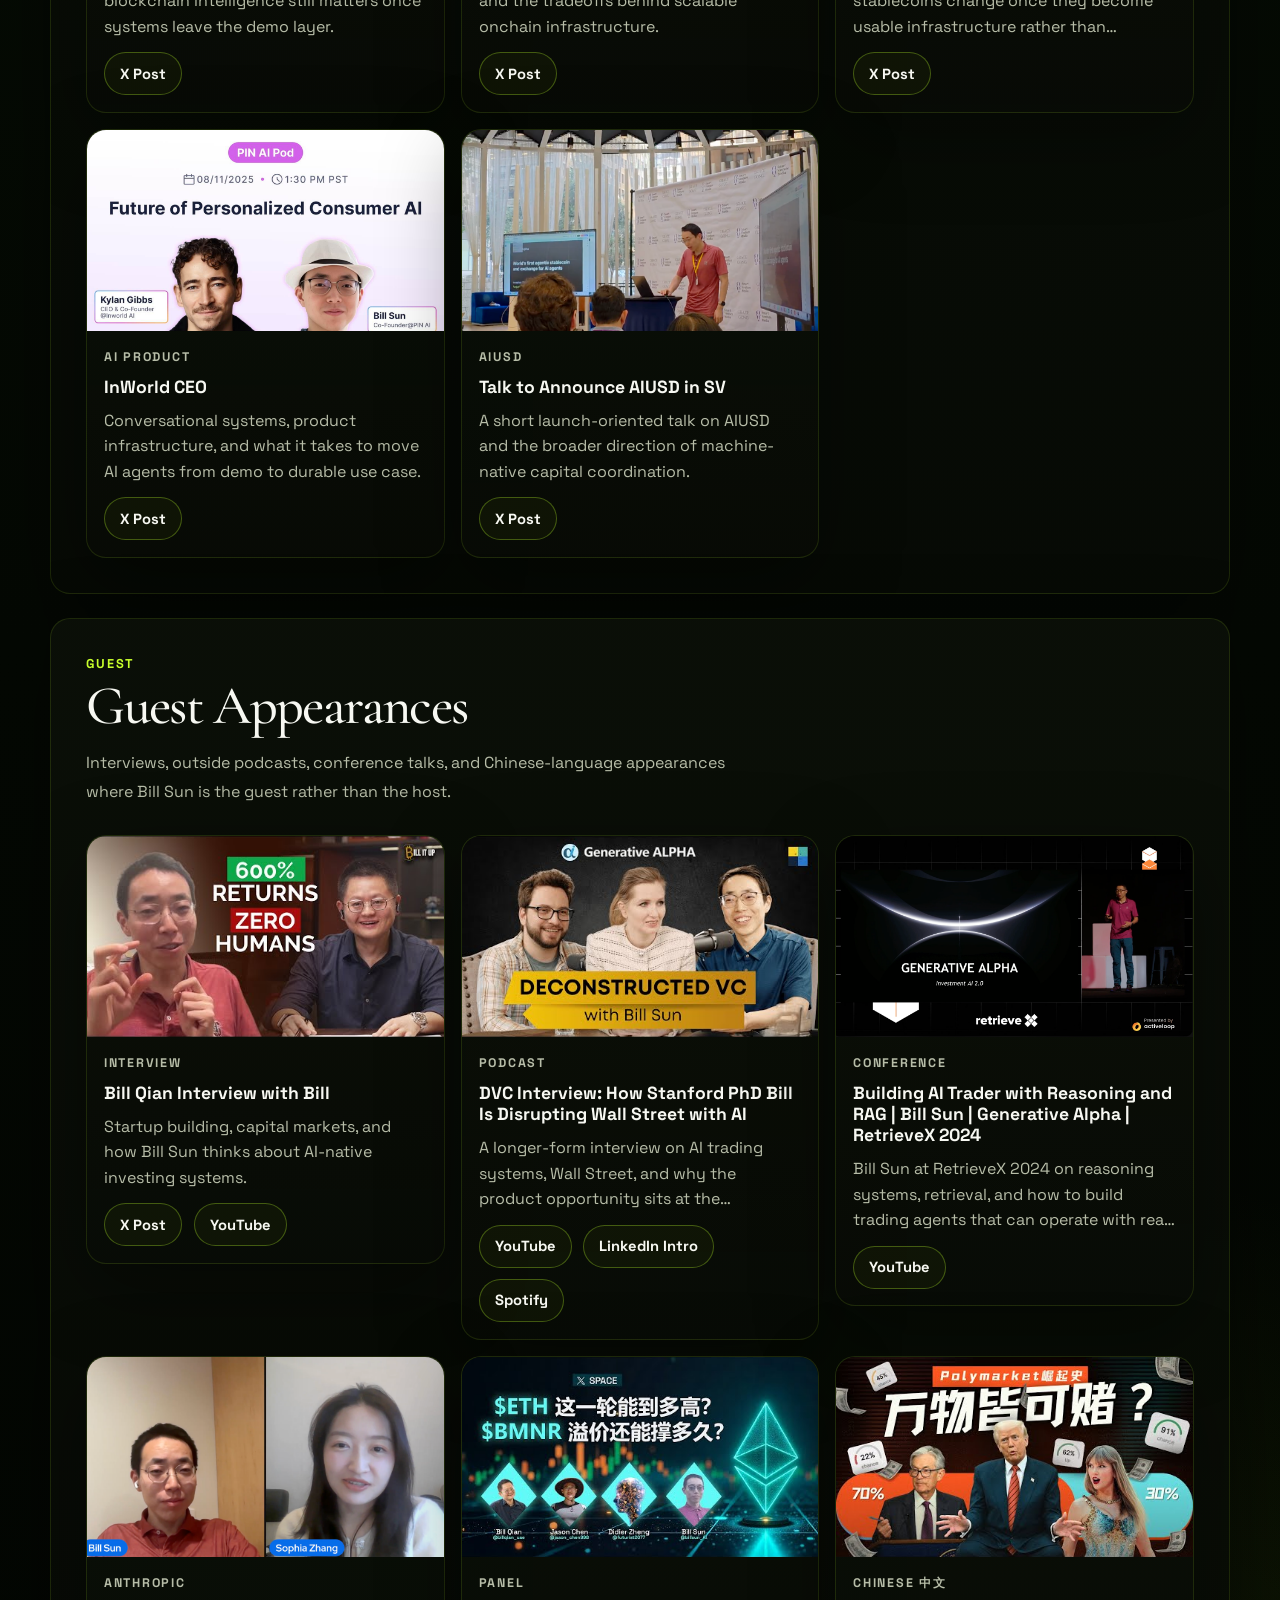
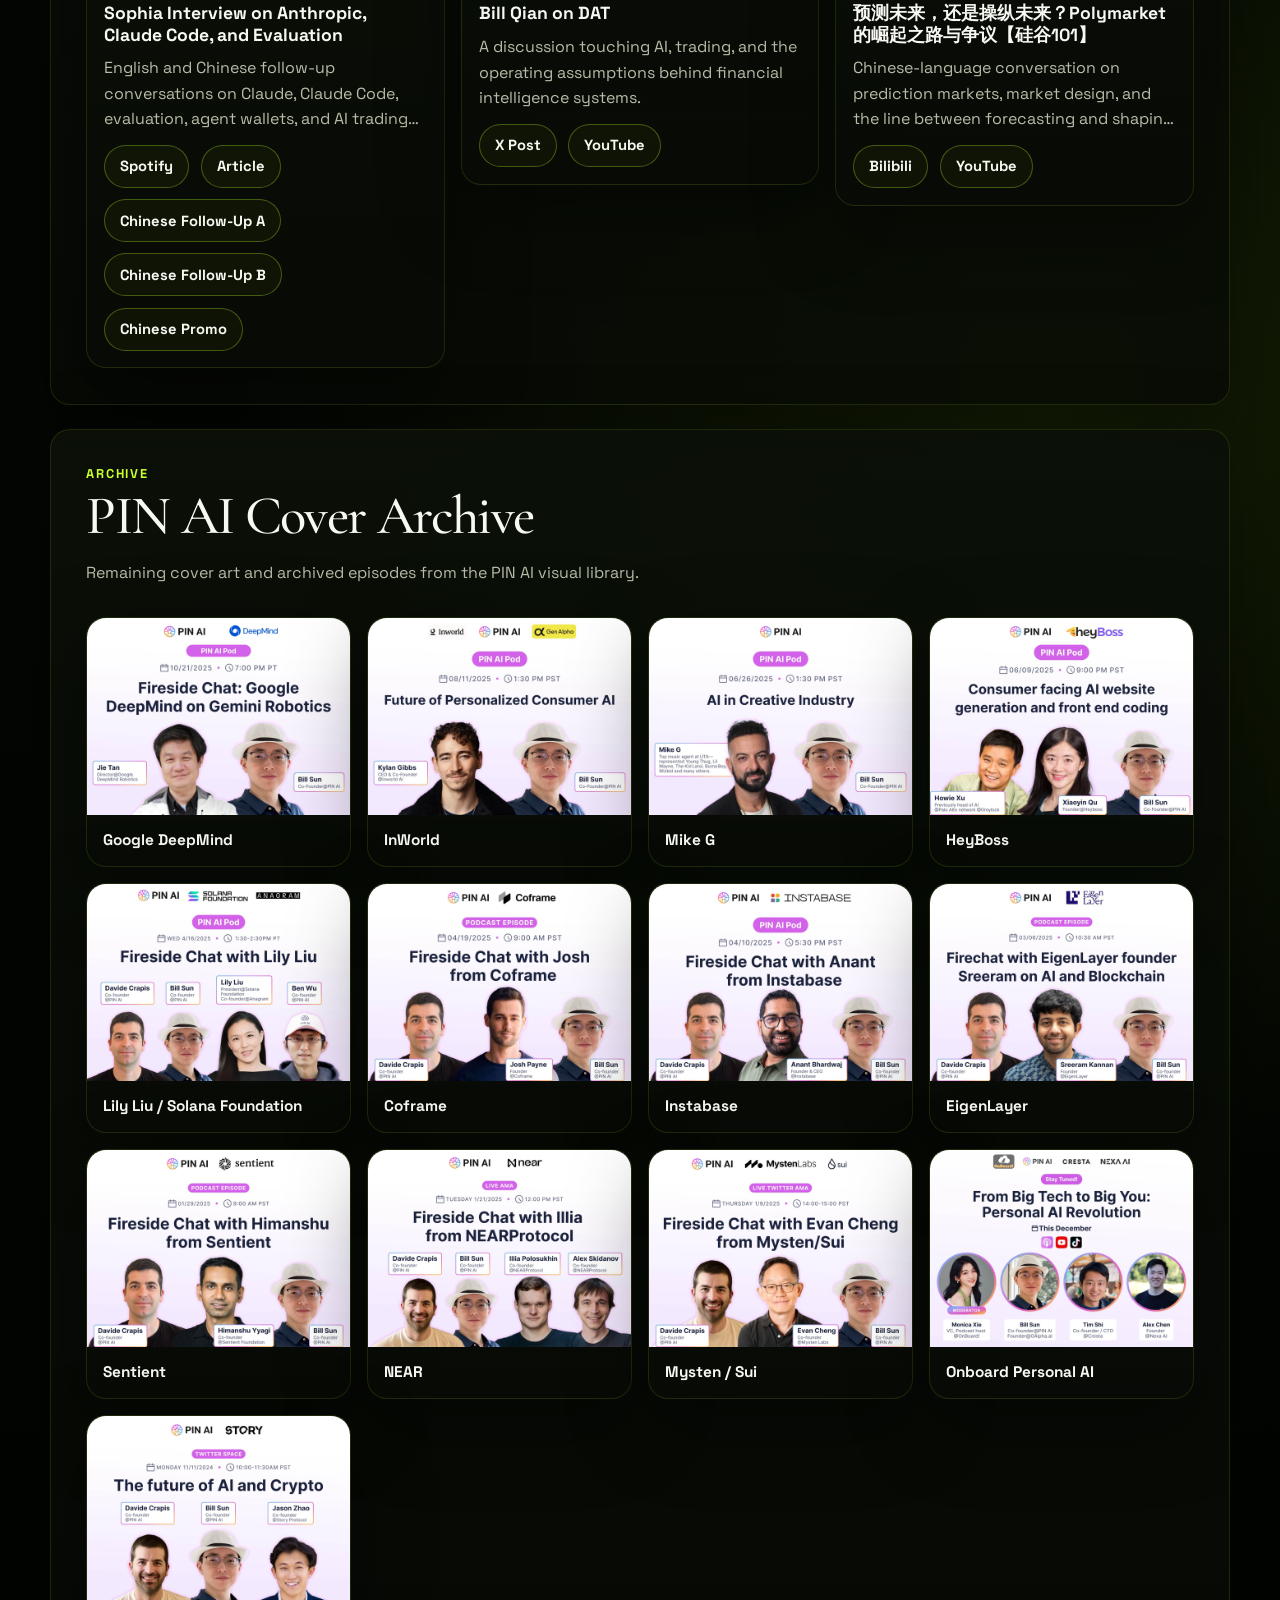
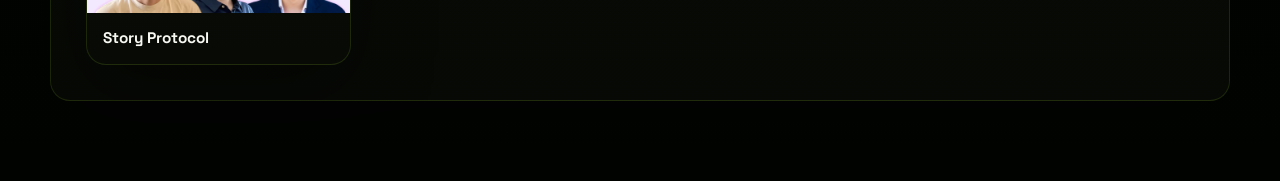
==== commit 35603b51: "Add podcast cover art assets" ====
--- a/podcast/index.html
+++ b/podcast/index.html
@@ -119,7 +119,7 @@
           </article>
 
           <article class="podcast-card podcast-card-image">
-            <img src="../assets/podcast/generated/podcast-placeholder.svg" alt="Podcast placeholder cover">
+            <img src="../assets/podcast/stripe-on-stable-coin.png" alt="Stripe on Stable Coin podcast cover">
             <div class="podcast-card-copy">
               <p class="podcast-tag">Stablecoins</p>
               <h3>Stripe on Stable Coin</h3>
@@ -143,7 +143,7 @@
           </article>
 
           <article class="podcast-card podcast-card-image">
-            <img src="../assets/podcast/generated/podcast-placeholder.svg" alt="Podcast placeholder cover">
+            <img src="../assets/podcast/talk-to-announce-aiusd.png" alt="Talk to Announce AIUSD in SV podcast cover">
             <div class="podcast-card-copy">
               <p class="podcast-tag">AIUSD</p>
               <h3>Talk to Announce AIUSD in SV</h3>
@@ -194,7 +194,7 @@
           </article>
 
           <article class="podcast-card podcast-card-image">
-            <img src="../assets/podcast/generated/podcast-placeholder.svg" alt="Podcast placeholder cover">
+            <img src="../assets/podcast/building-ai-trader.png" alt="Building AI Trader conference talk cover">
             <div class="podcast-card-copy">
               <p class="podcast-tag">Conference</p>
               <h3>Building AI Trader with Reasoning and RAG | Bill Sun | Generative Alpha | RetrieveX 2024</h3>
@@ -206,7 +206,7 @@
           </article>
 
           <article class="podcast-card podcast-card-image">
-            <img src="../assets/podcast/generated/podcast-placeholder.svg" alt="Podcast placeholder cover">
+            <img src="../assets/podcast/sophia-interview-on-anthropic.png" alt="Sophia interview on Anthropic podcast cover">
             <div class="podcast-card-copy">
               <p class="podcast-tag">Anthropic</p>
               <h3>Sophia Interview on Anthropic, Claude Code, and Evaluation</h3>
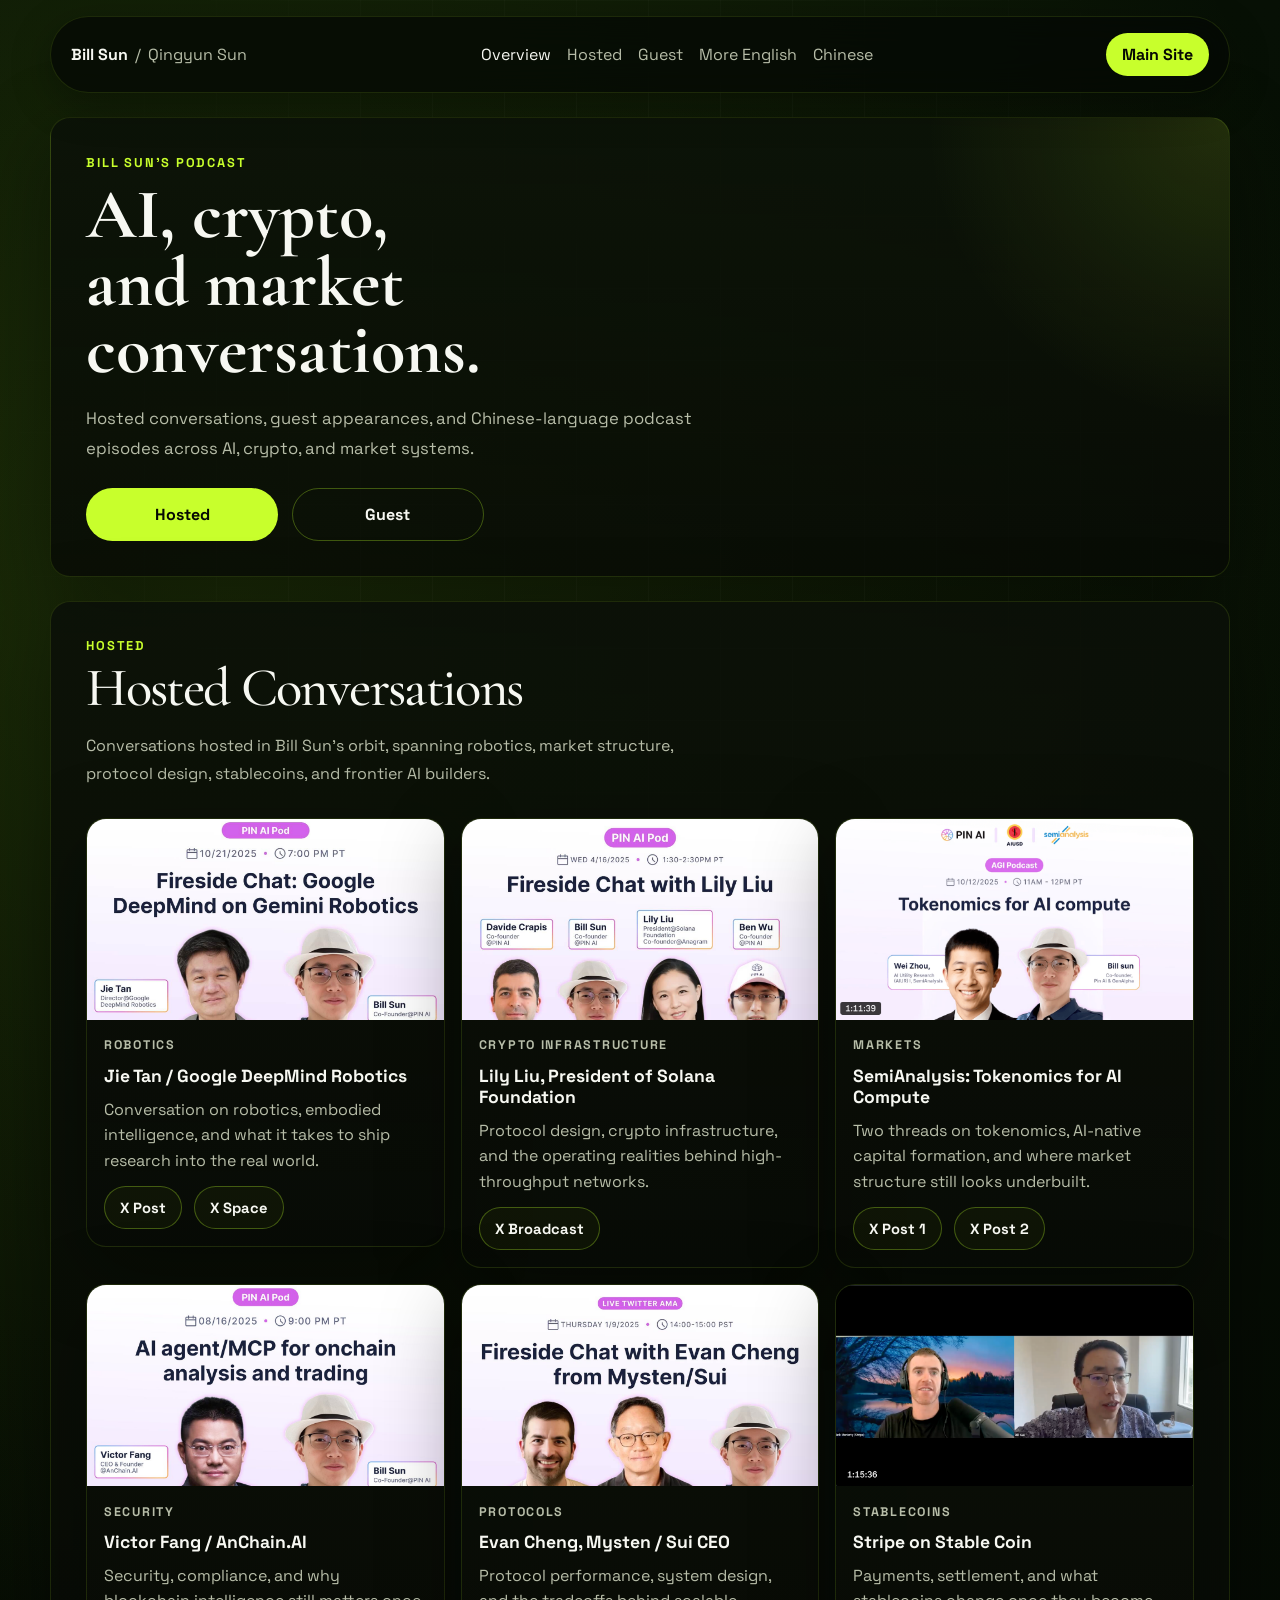
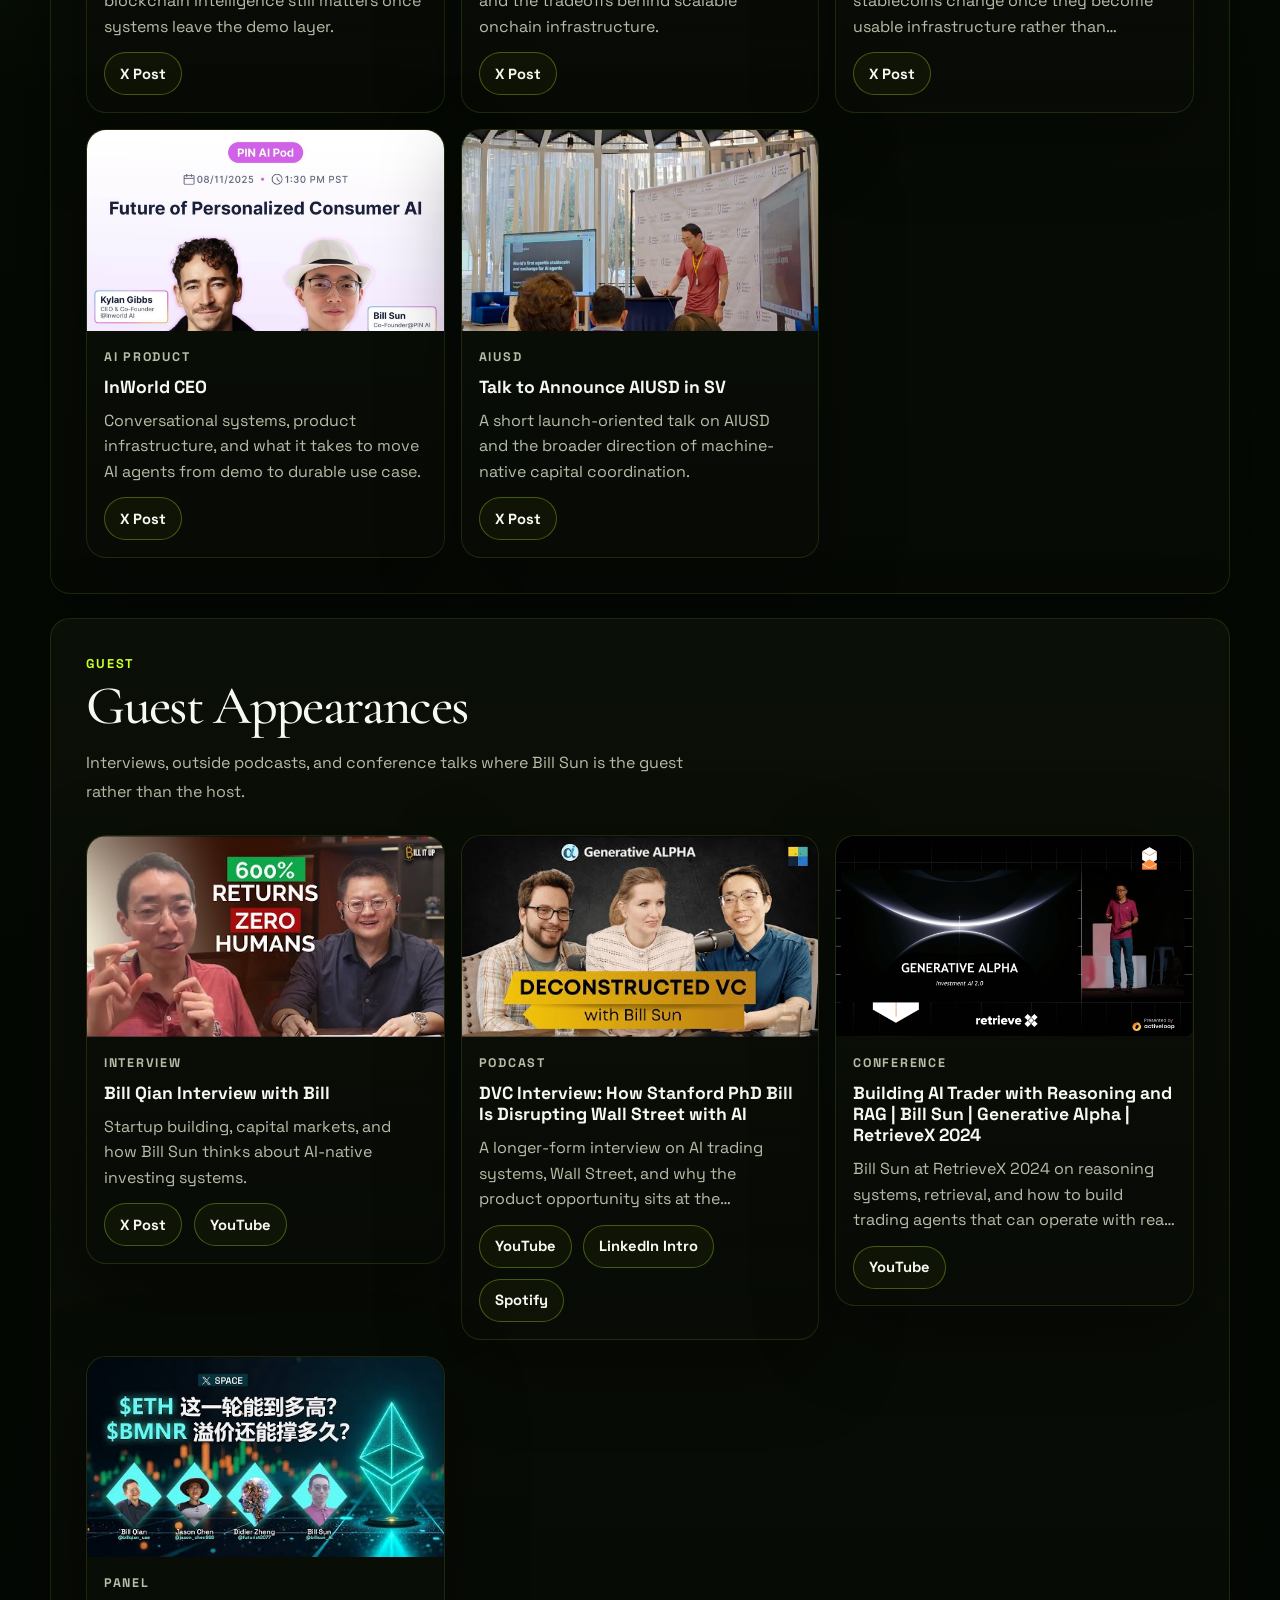
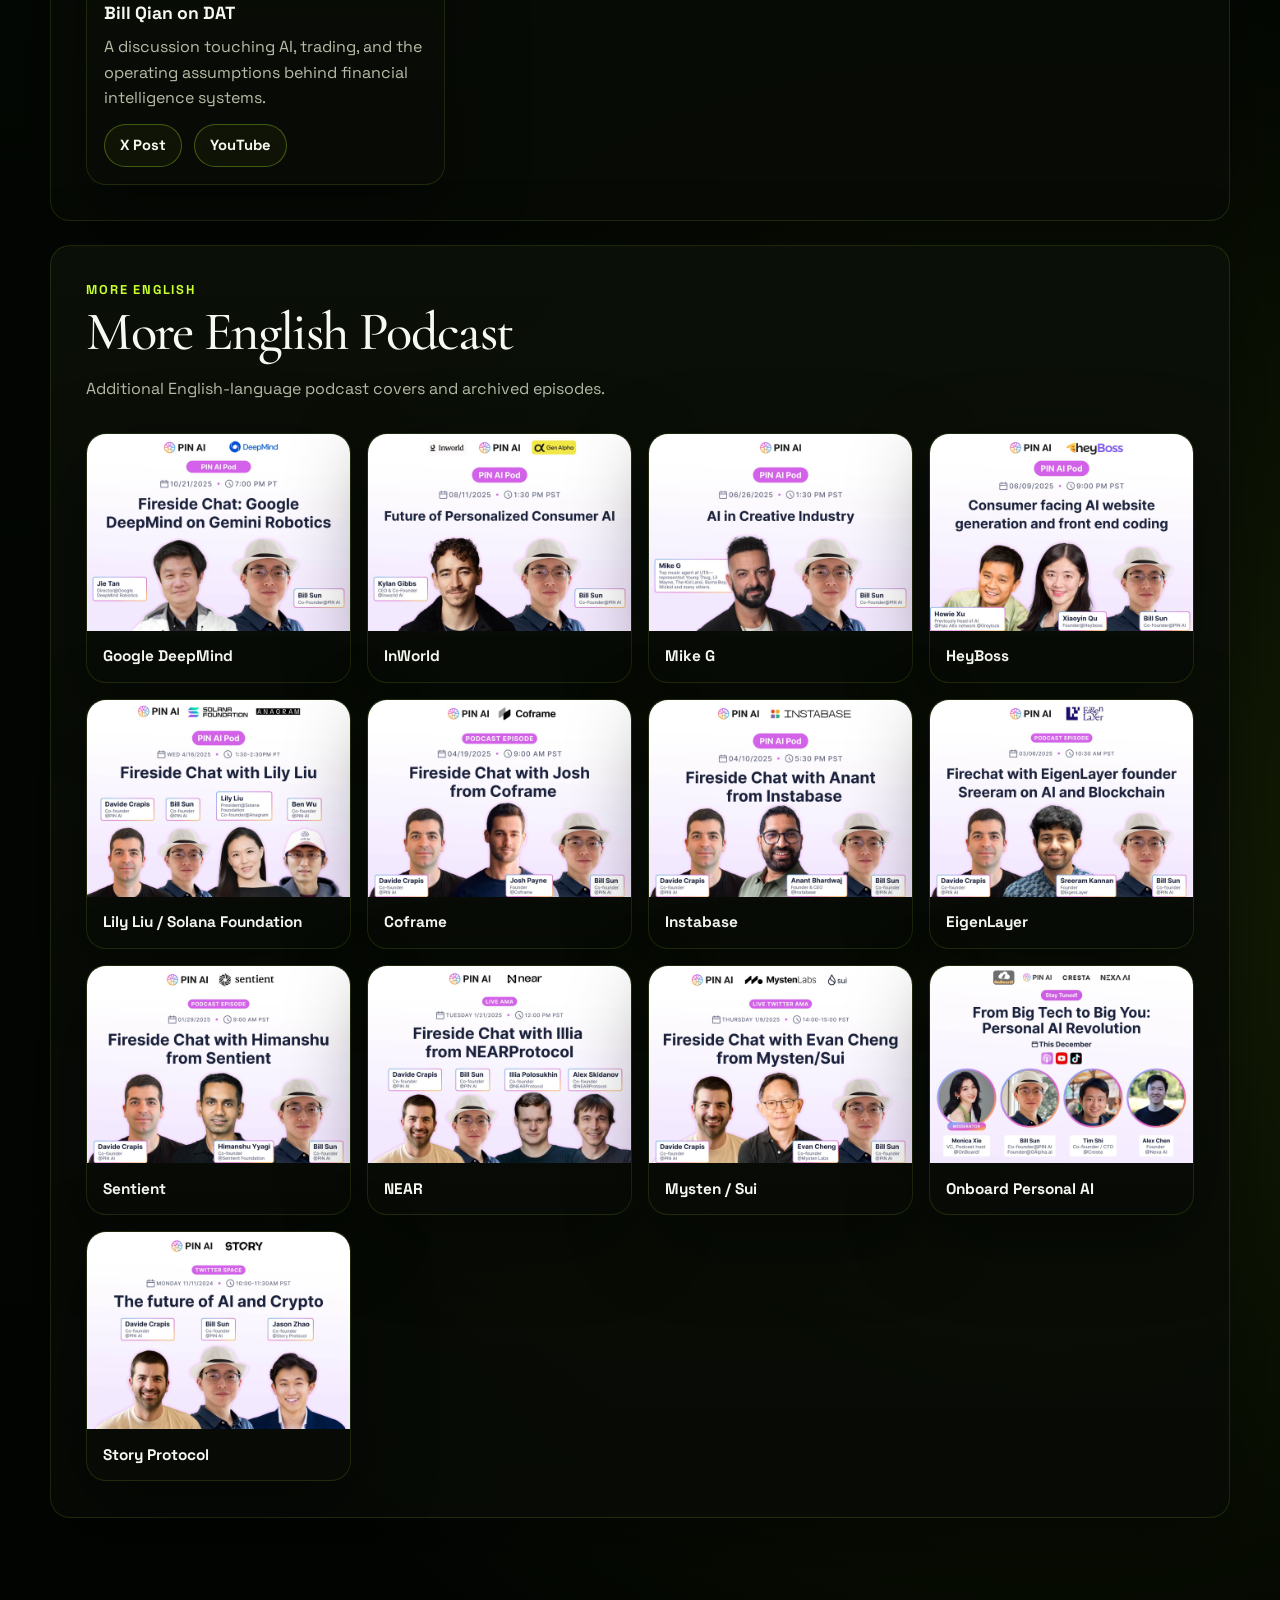
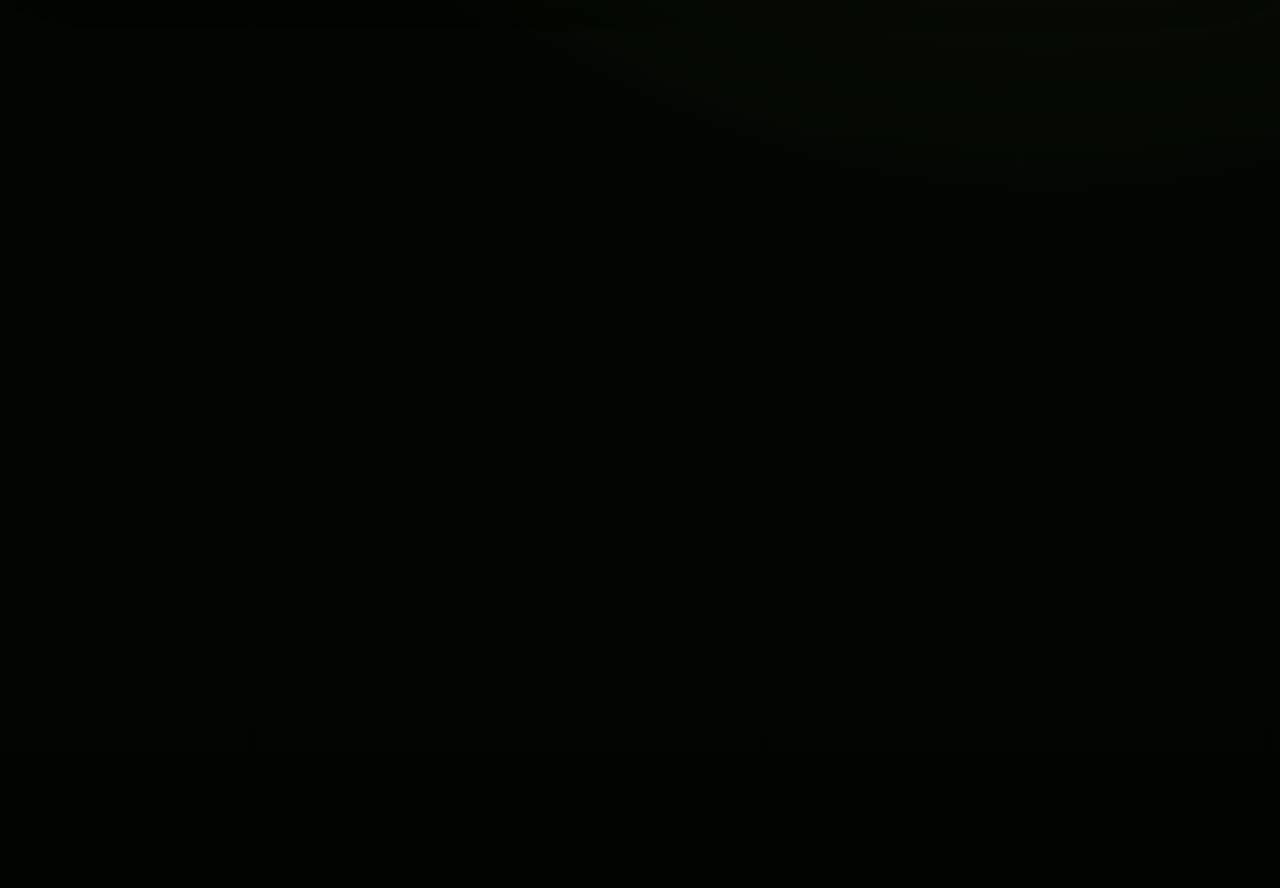
==== commit fee2de3c: "feat: split podcast page into english and chinese sections" ====
--- a/podcast/index.html
+++ b/podcast/index.html
@@ -4,7 +4,7 @@
   <meta charset="UTF-8">
   <meta name="viewport" content="width=device-width, initial-scale=1.0">
   <title>Bill Sun's Podcast</title>
-  <meta name="description" content="Bill Sun podcast archive, organized into PIN AI hosted conversations and interviews where Bill Sun appears on other shows.">
+  <meta name="description" content="Bill Sun podcast archive, organized into hosted conversations, guest appearances, and Chinese-language podcast episodes.">
   <link rel="icon" href="/favicon.svg" type="image/svg+xml">
   <link rel="icon" href="/favicon.ico" sizes="any">
   <link rel="preconnect" href="https://fonts.googleapis.com">
@@ -25,7 +25,8 @@
         <a href="#overview">Overview</a>
         <a href="#hosted">Hosted</a>
         <a href="#guest">Guest</a>
-        <a href="#archive">Archive</a>
+        <a href="#archive">More English</a>
+        <a href="#chinese">Chinese</a>
       </nav>
       <a class="mini-cta" href="/">Main Site</a>
     </header>
@@ -36,8 +37,8 @@
           <p class="section-kicker">Bill Sun's Podcast</p>
           <h1>AI, crypto, and market conversations.</h1>
           <p class="podcast-intro">
-            Hosted episodes from PIN AI and guest appearances on other shows,
-            podcasts, and conference stages, organized into two simple sections.
+            Hosted conversations, guest appearances, and Chinese-language
+            podcast episodes across AI, crypto, and market systems.
           </p>
           <div class="podcast-actions">
             <a class="button button-primary" href="#hosted">Hosted</a>
@@ -49,7 +50,7 @@
       <section id="hosted" class="section" data-reveal="true">
         <div class="section-header">
           <p class="section-kicker">Hosted</p>
-          <h2>PIN AI / Hosted Conversations</h2>
+          <h2>Hosted Conversations</h2>
           <p class="section-lead">
             Conversations hosted in Bill Sun's orbit, spanning robotics, market
             structure, protocol design, stablecoins, and frontier AI builders.
@@ -161,8 +162,8 @@
           <p class="section-kicker">Guest</p>
           <h2>Guest Appearances</h2>
           <p class="section-lead">
-            Interviews, outside podcasts, conference talks, and Chinese-language
-            appearances where Bill Sun is the guest rather than the host.
+            Interviews, outside podcasts, and conference talks where Bill Sun
+            is the guest rather than the host.
           </p>
         </div>
         <div class="podcast-grid">
@@ -206,11 +207,101 @@
           </article>
 
           <article class="podcast-card podcast-card-image">
+            <img src="../assets/podcast/youtube/qXZLD_zsgxM.jpg" alt="Bill Qian on DAT thumbnail">
+            <div class="podcast-card-copy">
+              <p class="podcast-tag">Panel</p>
+              <h3>Bill Qian on DAT</h3>
+              <p>A discussion touching AI, trading, and the operating assumptions behind financial intelligence systems.</p>
+              <div class="podcast-links">
+                <a class="link-pill" href="https://x.com/BillSun_AI/status/1957410604588920888?s=20" target="_blank" rel="noreferrer">X Post</a>
+                <a class="link-pill" href="https://www.youtube.com/watch?v=qXZLD_zsgxM&list=PLH7nndde_KgkHLZds5z-ZChAwMpV7houe&index=13" target="_blank" rel="noreferrer">YouTube</a>
+              </div>
+            </div>
+          </article>
+
+        </div>
+      </section>
+
+      <section id="archive" class="section" data-reveal="true">
+        <div class="section-header">
+          <p class="section-kicker">More English</p>
+          <h2>More English Podcast</h2>
+          <p class="section-lead">
+            Additional English-language podcast covers and archived episodes.
+          </p>
+        </div>
+        <div class="archive-grid">
+          <a class="archive-card" href="https://x.com/pinai_io/status/1980337162278301983" target="_blank" rel="noreferrer">
+            <img src="../assets/podcast/pin-ai-x-google-deepmind-png.jpg" alt="Google DeepMind cover">
+            <span>Google DeepMind</span>
+          </a>
+          <a class="archive-card" href="https://x.com/i/broadcasts/1BdGYZjVRmLJX" target="_blank" rel="noreferrer">
+            <img src="../assets/podcast/pin-ai-x-inworld-png.jpg" alt="InWorld cover">
+            <span>InWorld</span>
+          </a>
+          <a class="archive-card" href="https://x.com/BillSun_AI/status/1938328821847220450" target="_blank" rel="noreferrer">
+            <img src="../assets/podcast/pin-ai-x-mike-g-png.jpg" alt="Mike G cover">
+            <span>Mike G</span>
+          </a>
+          <a class="archive-card" href="https://x.com/BillSun_AI/status/1932139047780262398" target="_blank" rel="noreferrer">
+            <img src="../assets/podcast/pin-ai-x-heyboss-png.jpg" alt="HeyBoss cover">
+            <span>HeyBoss</span>
+          </a>
+          <a class="archive-card" href="https://x.com/pinai_io/status/1922818502777565234" target="_blank" rel="noreferrer">
+            <img src="../assets/podcast/pin-ai-x-lily-liu-png.jpg" alt="Lily Liu cover">
+            <span>Lily Liu / Solana Foundation</span>
+          </a>
+          <a class="archive-card" href="https://x.com/i/broadcasts/1lPJqMYkENAJb" target="_blank" rel="noreferrer">
+            <img src="../assets/podcast/pin-ai-x-coframe-png.jpg" alt="Coframe cover">
+            <span>Coframe</span>
+          </a>
+          <a class="archive-card" href="https://x.com/pinai_io/status/1910495238180991437" target="_blank" rel="noreferrer">
+            <img src="../assets/podcast/pin-ai-x-instabase-png.jpg" alt="Instabase cover">
+            <span>Instabase</span>
+          </a>
+          <a class="archive-card" href="https://x.com/pinai_io/status/1897715341369000041" target="_blank" rel="noreferrer">
+            <img src="../assets/podcast/pin-ai-x-eigenlayer-png.jpg" alt="EigenLayer cover">
+            <span>EigenLayer</span>
+          </a>
+          <a class="archive-card" href="https://x.com/pinai_io/status/1884651301801464296" target="_blank" rel="noreferrer">
+            <img src="../assets/podcast/pin-ai-x-sentient-png.jpg" alt="Sentient cover">
+            <span>Sentient</span>
+          </a>
+          <a class="archive-card" href="https://x.com/NEARProtocol/status/1881794880726561172" target="_blank" rel="noreferrer">
+            <img src="../assets/podcast/pin-ai-x-near-png.jpg" alt="NEAR cover">
+            <span>NEAR</span>
+          </a>
+          <a class="archive-card" href="https://x.com/BillSun_AI/status/1877456675462066256" target="_blank" rel="noreferrer">
+            <img src="../assets/podcast/pin-ai-x-mysten-png.jpg" alt="Mysten cover">
+            <span>Mysten / Sui</span>
+          </a>
+          <a class="archive-card" href="https://x.com/BillSun_AI/status/1859814533948493930" target="_blank" rel="noreferrer">
+            <img src="../assets/podcast/onboard-personal-ai-podcast-png.jpg" alt="Onboard Personal AI cover">
+            <span>Onboard Personal AI</span>
+          </a>
+          <a class="archive-card" href="https://x.com/PINAI_IO/status/1856423822628663767" target="_blank" rel="noreferrer">
+            <img src="../assets/podcast/pin-ai-x-story-png.jpg" alt="Story Protocol cover">
+            <span>Story Protocol</span>
+          </a>
+        </div>
+      </section>
+
+      <section id="chinese" class="section" data-reveal="true">
+        <div class="section-header">
+          <p class="section-kicker">Chinese Podcast</p>
+          <h2>Chinese Podcast</h2>
+          <p class="section-lead">
+            Chinese-language interviews and follow-up conversations on Claude,
+            evaluation, market design, and AI infrastructure.
+          </p>
+        </div>
+        <div class="podcast-grid">
+          <article class="podcast-card podcast-card-image">
             <img src="../assets/podcast/sophia-interview-on-anthropic.png" alt="Sophia interview on Anthropic podcast cover">
             <div class="podcast-card-copy">
               <p class="podcast-tag">Anthropic</p>
               <h3>Sophia Interview on Anthropic, Claude Code, and Evaluation</h3>
-              <p>English and Chinese follow-up conversations on Claude, Claude Code, evaluation, agent wallets, and AI trading infrastructure.</p>
+              <p>Chinese follow-up conversations on Claude, Claude Code, evaluation, agent wallets, and AI trading infrastructure.</p>
               <div class="podcast-links">
                 <a class="link-pill" href="https://open.spotify.com/episode/3iFVHiWjExX2UUVT3eOeKM" target="_blank" rel="noreferrer">Spotify</a>
                 <a class="link-pill" href="https://agoraresearch.substack.com/p/anthropic-claude-code-and-the-coming" target="_blank" rel="noreferrer">Article</a>
@@ -222,19 +313,6 @@
           </article>
 
           <article class="podcast-card podcast-card-image">
-            <img src="../assets/podcast/youtube/qXZLD_zsgxM.jpg" alt="Bill Qian on DAT thumbnail">
-            <div class="podcast-card-copy">
-              <p class="podcast-tag">Panel</p>
-              <h3>Bill Qian on DAT</h3>
-              <p>A discussion touching AI, trading, and the operating assumptions behind financial intelligence systems.</p>
-              <div class="podcast-links">
-                <a class="link-pill" href="https://x.com/BillSun_AI/status/1957410604588920888?s=20" target="_blank" rel="noreferrer">X Post</a>
-                <a class="link-pill" href="https://www.youtube.com/watch?v=qXZLD_zsgxM&list=PLH7nndde_KgkHLZds5z-ZChAwMpV7houe&index=13" target="_blank" rel="noreferrer">YouTube</a>
-              </div>
-            </div>
-          </article>
-
-          <article class="podcast-card podcast-card-image">
             <img src="../assets/podcast/youtube/TYOw0FHxdNQ.jpg" alt="Chinese podcast thumbnail">
             <div class="podcast-card-copy">
               <p class="podcast-tag">Chinese 中文</p>
@@ -248,70 +326,6 @@
           </article>
         </div>
       </section>
-
-      <section id="archive" class="section" data-reveal="true">
-        <div class="section-header">
-          <p class="section-kicker">Archive</p>
-          <h2>PIN AI Cover Archive</h2>
-          <p class="section-lead">
-            Remaining cover art and archived episodes from the PIN AI visual library.
-          </p>
-        </div>
-        <div class="archive-grid">
-          <a class="archive-card" href="https://x.com/pinai_io/status/1980337162278301983" target="_blank" rel="noreferrer">
-            <img src="../assets/podcast/pin-ai-x-google-deepmind-png.jpg" alt="PIN AI x Google DeepMind cover">
-            <span>Google DeepMind</span>
-          </a>
-          <a class="archive-card" href="https://x.com/i/broadcasts/1BdGYZjVRmLJX" target="_blank" rel="noreferrer">
-            <img src="../assets/podcast/pin-ai-x-inworld-png.jpg" alt="PIN AI x InWorld cover">
-            <span>InWorld</span>
-          </a>
-          <a class="archive-card" href="https://x.com/BillSun_AI/status/1938328821847220450" target="_blank" rel="noreferrer">
-            <img src="../assets/podcast/pin-ai-x-mike-g-png.jpg" alt="PIN AI x Mike G cover">
-            <span>Mike G</span>
-          </a>
-          <a class="archive-card" href="https://x.com/BillSun_AI/status/1932139047780262398" target="_blank" rel="noreferrer">
-            <img src="../assets/podcast/pin-ai-x-heyboss-png.jpg" alt="PIN AI x HeyBoss cover">
-            <span>HeyBoss</span>
-          </a>
-          <a class="archive-card" href="https://x.com/pinai_io/status/1922818502777565234" target="_blank" rel="noreferrer">
-            <img src="../assets/podcast/pin-ai-x-lily-liu-png.jpg" alt="PIN AI x Lily Liu cover">
-            <span>Lily Liu / Solana Foundation</span>
-          </a>
-          <a class="archive-card" href="https://x.com/i/broadcasts/1lPJqMYkENAJb" target="_blank" rel="noreferrer">
-            <img src="../assets/podcast/pin-ai-x-coframe-png.jpg" alt="PIN AI x Coframe cover">
-            <span>Coframe</span>
-          </a>
-          <a class="archive-card" href="https://x.com/pinai_io/status/1910495238180991437" target="_blank" rel="noreferrer">
-            <img src="../assets/podcast/pin-ai-x-instabase-png.jpg" alt="PIN AI x Instabase cover">
-            <span>Instabase</span>
-          </a>
-          <a class="archive-card" href="https://x.com/pinai_io/status/1897715341369000041" target="_blank" rel="noreferrer">
-            <img src="../assets/podcast/pin-ai-x-eigenlayer-png.jpg" alt="PIN AI x EigenLayer cover">
-            <span>EigenLayer</span>
-          </a>
-          <a class="archive-card" href="https://x.com/pinai_io/status/1884651301801464296" target="_blank" rel="noreferrer">
-            <img src="../assets/podcast/pin-ai-x-sentient-png.jpg" alt="PIN AI x Sentient cover">
-            <span>Sentient</span>
-          </a>
-          <a class="archive-card" href="https://x.com/NEARProtocol/status/1881794880726561172" target="_blank" rel="noreferrer">
-            <img src="../assets/podcast/pin-ai-x-near-png.jpg" alt="PIN AI x NEAR cover">
-            <span>NEAR</span>
-          </a>
-          <a class="archive-card" href="https://x.com/BillSun_AI/status/1877456675462066256" target="_blank" rel="noreferrer">
-            <img src="../assets/podcast/pin-ai-x-mysten-png.jpg" alt="PIN AI x Mysten cover">
-            <span>Mysten / Sui</span>
-          </a>
-          <a class="archive-card" href="https://x.com/BillSun_AI/status/1859814533948493930" target="_blank" rel="noreferrer">
-            <img src="../assets/podcast/onboard-personal-ai-podcast-png.jpg" alt="Onboard Personal AI cover">
-            <span>Onboard Personal AI</span>
-          </a>
-          <a class="archive-card" href="https://x.com/PINAI_IO/status/1856423822628663767" target="_blank" rel="noreferrer">
-            <img src="../assets/podcast/pin-ai-x-story-png.jpg" alt="PIN AI x Story cover">
-            <span>Story Protocol</span>
-          </a>
-        </div>
-      </section>
     </main>
   </div>
 
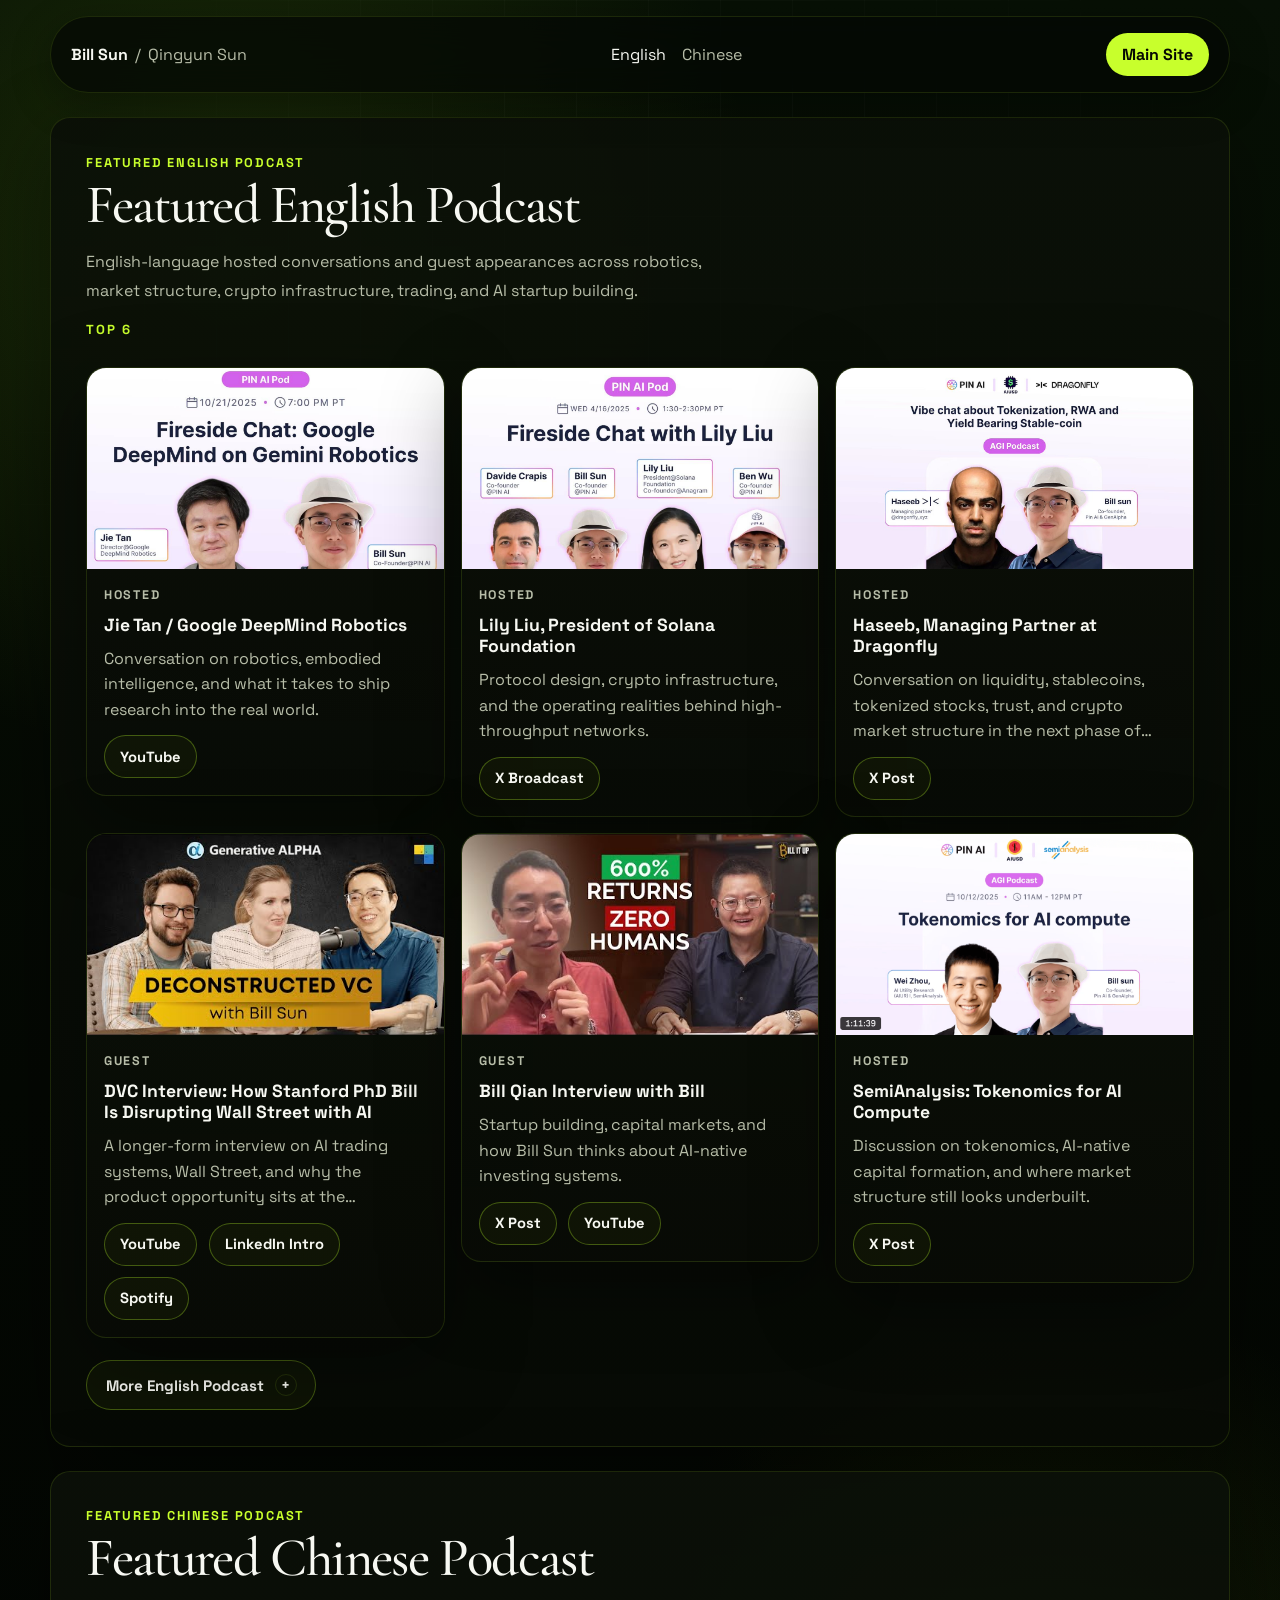
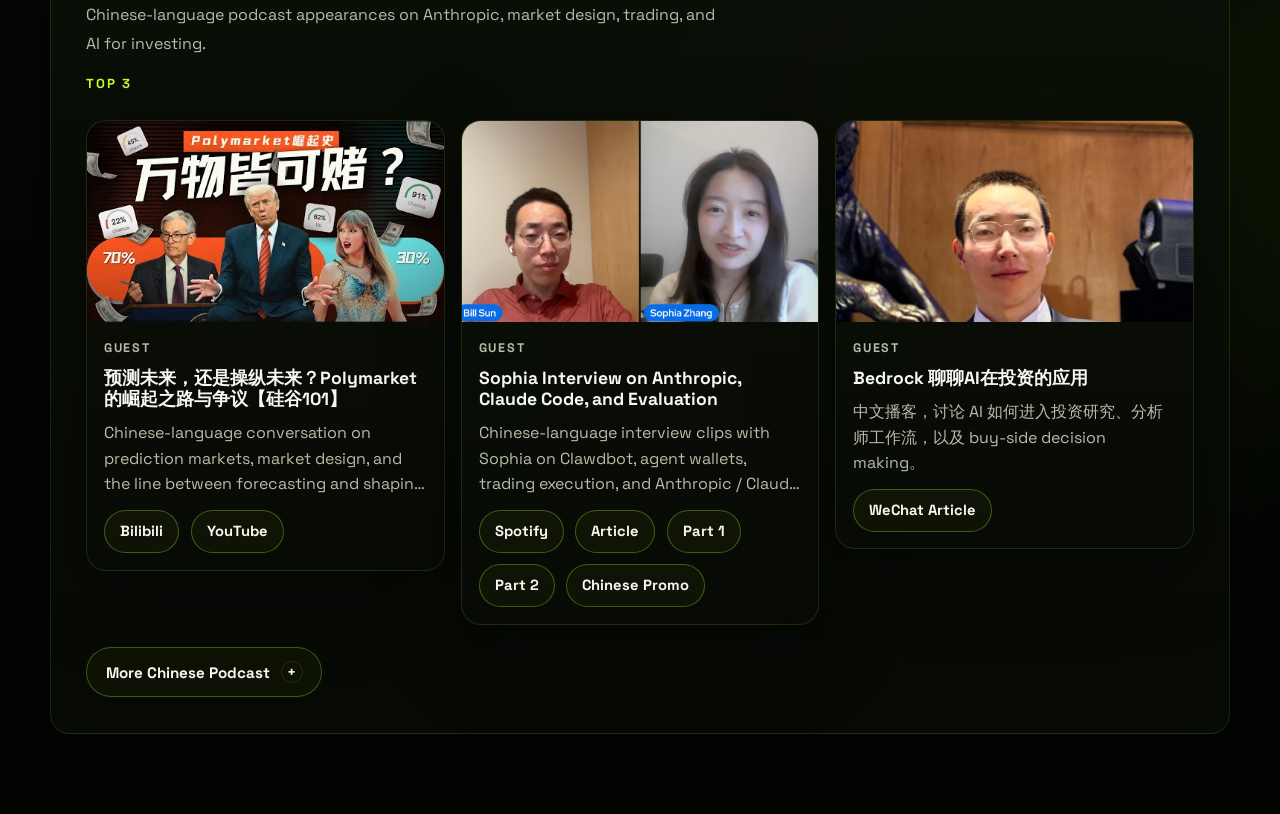
==== commit 96bac6f6: "feat: refine podcast archive and add CTTV clip" ====
--- a/podcast/index.html
+++ b/podcast/index.html
@@ -4,7 +4,7 @@
   <meta charset="UTF-8">
   <meta name="viewport" content="width=device-width, initial-scale=1.0">
   <title>Bill Sun's Podcast</title>
-  <meta name="description" content="Bill Sun podcast archive, organized into hosted conversations, guest appearances, and Chinese-language podcast episodes.">
+  <meta name="description" content="Bill Sun podcast archive across English and Chinese episodes, with each conversation tagged as Hosted or Guest.">
   <link rel="icon" href="/favicon.svg" type="image/svg+xml">
   <link rel="icon" href="/favicon.ico" sizes="any">
   <link rel="preconnect" href="https://fonts.googleapis.com">
@@ -22,50 +22,33 @@
         <span class="wordmark-secondary">Qingyun Sun</span>
       </a>
       <nav class="topnav" aria-label="Podcast">
-        <a href="#overview">Overview</a>
-        <a href="#hosted">Hosted</a>
-        <a href="#guest">Guest</a>
-        <a href="#archive">More English</a>
+        <a href="#english">English</a>
         <a href="#chinese">Chinese</a>
       </nav>
       <a class="mini-cta" href="/">Main Site</a>
     </header>
 
     <main>
-      <section id="overview" class="podcast-hero section" data-reveal="true">
-        <div class="podcast-hero-copy">
-          <p class="section-kicker">Bill Sun's Podcast</p>
-          <h1>AI, crypto, and market conversations.</h1>
-          <p class="podcast-intro">
-            Hosted conversations, guest appearances, and Chinese-language
-            podcast episodes across AI, crypto, and market systems.
+      <section id="english" class="section" data-reveal="true">
+        <div class="section-header">
+          <p class="section-kicker">Featured English Podcast</p>
+          <h2>Featured English Podcast</h2>
+          <p class="section-lead">
+            English-language hosted conversations and guest appearances across
+            robotics, market structure, crypto infrastructure, trading, and AI
+            startup building.
           </p>
-          <div class="podcast-actions">
-            <a class="button button-primary" href="#hosted">Hosted</a>
-            <a class="button button-secondary" href="#guest">Guest</a>
-          </div>
-        </div>
-      </section>
-
-      <section id="hosted" class="section" data-reveal="true">
-        <div class="section-header">
-          <p class="section-kicker">Hosted</p>
-          <h2>Hosted Conversations</h2>
-          <p class="section-lead">
-            Conversations hosted in Bill Sun's orbit, spanning robotics, market
-            structure, protocol design, stablecoins, and frontier AI builders.
-          </p>
+          <p class="section-count">Top 6</p>
         </div>
         <div class="podcast-grid">
           <article class="podcast-card podcast-card-image">
-            <img src="../assets/podcast/pin-ai-x-google-deepmind-png.jpg" alt="Google DeepMind robotics podcast cover">
-            <div class="podcast-card-copy">
-              <p class="podcast-tag">Robotics</p>
+            <img src="../assets/podcast/pin-ai-x-google-deepmind-png.jpg" alt="Jie Tan podcast cover">
+            <div class="podcast-card-copy">
+              <p class="podcast-tag">Hosted</p>
               <h3>Jie Tan / Google DeepMind Robotics</h3>
               <p>Conversation on robotics, embodied intelligence, and what it takes to ship research into the real world.</p>
               <div class="podcast-links">
-                <a class="link-pill" href="https://x.com/BillSun_AI/status/1981487539929436606?s=20" target="_blank" rel="noreferrer">X Post</a>
-                <a class="link-pill" href="https://x.com/i/broadcasts/1YqJDNbNRjQKV" target="_blank" rel="noreferrer">X Space</a>
+                <a class="link-pill" href="https://www.youtube.com/watch?v=NLLmIIfcZZM" target="_blank" rel="noreferrer">YouTube</a>
               </div>
             </div>
           </article>
@@ -73,7 +56,7 @@
           <article class="podcast-card podcast-card-image">
             <img src="../assets/podcast/pin-ai-x-lily-liu-png.jpg" alt="Lily Liu podcast cover">
             <div class="podcast-card-copy">
-              <p class="podcast-tag">Crypto Infrastructure</p>
+              <p class="podcast-tag">Hosted</p>
               <h3>Lily Liu, President of Solana Foundation</h3>
               <p>Protocol design, crypto infrastructure, and the operating realities behind high-throughput networks.</p>
               <div class="podcast-links">
@@ -83,99 +66,13 @@
           </article>
 
           <article class="podcast-card podcast-card-image">
-            <img src="../assets/podcast/tokenomics-for-ai-compute.png" alt="SemiAnalysis tokenomics podcast cover">
-            <div class="podcast-card-copy">
-              <p class="podcast-tag">Markets</p>
-              <h3>SemiAnalysis: Tokenomics for AI Compute</h3>
-              <p>Two threads on tokenomics, AI-native capital formation, and where market structure still looks underbuilt.</p>
-              <div class="podcast-links">
-                <a class="link-pill" href="https://x.com/billsun_ai/status/2001796131765055686?s=46" target="_blank" rel="noreferrer">X Post 1</a>
-                <a class="link-pill" href="https://x.com/BillSun_AI/status/1985943572504592759?s=20" target="_blank" rel="noreferrer">X Post 2</a>
-              </div>
-            </div>
-          </article>
-
-          <article class="podcast-card podcast-card-image">
-            <img src="../assets/podcast/ai-agentmcp-for-onchain-analysis-and-trading.jpg" alt="AnChain AI podcast cover">
-            <div class="podcast-card-copy">
-              <p class="podcast-tag">Security</p>
-              <h3>Victor Fang / AnChain.AI</h3>
-              <p>Security, compliance, and why blockchain intelligence still matters once systems leave the demo layer.</p>
-              <div class="podcast-links">
-                <a class="link-pill" href="https://x.com/BillSun_AI/status/1956839378241868143?s=20" target="_blank" rel="noreferrer">X Post</a>
-              </div>
-            </div>
-          </article>
-
-          <article class="podcast-card podcast-card-image">
-            <img src="../assets/podcast/pin-ai-x-mysten-png.jpg" alt="Mysten Sui podcast cover">
-            <div class="podcast-card-copy">
-              <p class="podcast-tag">Protocols</p>
-              <h3>Evan Cheng, Mysten / Sui CEO</h3>
-              <p>Protocol performance, system design, and the tradeoffs behind scalable onchain infrastructure.</p>
-              <div class="podcast-links">
-                <a class="link-pill" href="https://x.com/BillSun_AI/status/1955659287407309218?s=20" target="_blank" rel="noreferrer">X Post</a>
-              </div>
-            </div>
-          </article>
-
-          <article class="podcast-card podcast-card-image">
-            <img src="../assets/podcast/stripe-on-stable-coin.png" alt="Stripe on Stable Coin podcast cover">
-            <div class="podcast-card-copy">
-              <p class="podcast-tag">Stablecoins</p>
-              <h3>Stripe on Stable Coin</h3>
-              <p>Payments, settlement, and what stablecoins change once they become usable infrastructure rather than narrative.</p>
-              <div class="podcast-links">
-                <a class="link-pill" href="https://x.com/BillSun_AI/status/1955347492800958983?s=20" target="_blank" rel="noreferrer">X Post</a>
-              </div>
-            </div>
-          </article>
-
-          <article class="podcast-card podcast-card-image">
-            <img src="../assets/podcast/pin-ai-x-inworld-png.jpg" alt="InWorld podcast cover">
-            <div class="podcast-card-copy">
-              <p class="podcast-tag">AI Product</p>
-              <h3>InWorld CEO</h3>
-              <p>Conversational systems, product infrastructure, and what it takes to move AI agents from demo to durable use case.</p>
-              <div class="podcast-links">
-                <a class="link-pill" href="https://x.com/BillSun_AI/status/1955032233829601791?s=20" target="_blank" rel="noreferrer">X Post</a>
-              </div>
-            </div>
-          </article>
-
-          <article class="podcast-card podcast-card-image">
-            <img src="../assets/podcast/talk-to-announce-aiusd.png" alt="Talk to Announce AIUSD in SV podcast cover">
-            <div class="podcast-card-copy">
-              <p class="podcast-tag">AIUSD</p>
-              <h3>Talk to Announce AIUSD in SV</h3>
-              <p>A short launch-oriented talk on AIUSD and the broader direction of machine-native capital coordination.</p>
-              <div class="podcast-links">
-                <a class="link-pill" href="https://x.com/BillSun_AI/status/1963031830460039296?s=20" target="_blank" rel="noreferrer">X Post</a>
-              </div>
-            </div>
-          </article>
-        </div>
-      </section>
-
-      <section id="guest" class="section" data-reveal="true">
-        <div class="section-header">
-          <p class="section-kicker">Guest</p>
-          <h2>Guest Appearances</h2>
-          <p class="section-lead">
-            Interviews, outside podcasts, and conference talks where Bill Sun
-            is the guest rather than the host.
-          </p>
-        </div>
-        <div class="podcast-grid">
-          <article class="podcast-card podcast-card-image">
-            <img src="../assets/podcast/youtube/HyMQxWbVo6s.jpg" alt="Bill Qian interview Bill thumbnail">
-            <div class="podcast-card-copy">
-              <p class="podcast-tag">Interview</p>
-              <h3>Bill Qian Interview with Bill</h3>
-              <p>Startup building, capital markets, and how Bill Sun thinks about AI-native investing systems.</p>
-              <div class="podcast-links">
-                <a class="link-pill" href="https://x.com/BillSun_AI/status/1954971844278394934?s=20" target="_blank" rel="noreferrer">X Post</a>
-                <a class="link-pill" href="https://www.youtube.com/watch?v=HyMQxWbVo6s&themeRefresh=1" target="_blank" rel="noreferrer">YouTube</a>
+            <img src="../assets/podcast/haseeb-dragonfly.jpg" alt="Haseeb Dragonfly podcast cover">
+            <div class="podcast-card-copy">
+              <p class="podcast-tag">Hosted</p>
+              <h3>Haseeb, Managing Partner at Dragonfly</h3>
+              <p>Conversation on liquidity, stablecoins, tokenized stocks, trust, and crypto market structure in the next phase of digital capital markets.</p>
+              <div class="podcast-links">
+                <a class="link-pill" href="https://x.com/BillSun_AI/status/1985943572504592759?s=20" target="_blank" rel="noreferrer">X Post</a>
               </div>
             </div>
           </article>
@@ -183,7 +80,7 @@
           <article class="podcast-card podcast-card-image">
             <img src="../assets/podcast/youtube/gq7Cfp8fBNM.jpg" alt="DVC interview thumbnail">
             <div class="podcast-card-copy">
-              <p class="podcast-tag">Podcast</p>
+              <p class="podcast-tag">Guest</p>
               <h3>DVC Interview: How Stanford PhD Bill Is Disrupting Wall Street with AI</h3>
               <p>A longer-form interview on AI trading systems, Wall Street, and why the product opportunity sits at the intersection of research and execution.</p>
               <div class="podcast-links">
@@ -195,136 +92,381 @@
           </article>
 
           <article class="podcast-card podcast-card-image">
-            <img src="../assets/podcast/building-ai-trader.png" alt="Building AI Trader conference talk cover">
-            <div class="podcast-card-copy">
-              <p class="podcast-tag">Conference</p>
-              <h3>Building AI Trader with Reasoning and RAG | Bill Sun | Generative Alpha | RetrieveX 2024</h3>
-              <p>Bill Sun at RetrieveX 2024 on reasoning systems, retrieval, and how to build trading agents that can operate with real feedback loops.</p>
-              <div class="podcast-links">
-                <a class="link-pill" href="https://www.youtube.com/watch?v=pGotF6mah9s" target="_blank" rel="noreferrer">YouTube</a>
-              </div>
-            </div>
-          </article>
-
-          <article class="podcast-card podcast-card-image">
-            <img src="../assets/podcast/youtube/qXZLD_zsgxM.jpg" alt="Bill Qian on DAT thumbnail">
-            <div class="podcast-card-copy">
-              <p class="podcast-tag">Panel</p>
-              <h3>Bill Qian on DAT</h3>
-              <p>A discussion touching AI, trading, and the operating assumptions behind financial intelligence systems.</p>
-              <div class="podcast-links">
-                <a class="link-pill" href="https://x.com/BillSun_AI/status/1957410604588920888?s=20" target="_blank" rel="noreferrer">X Post</a>
-                <a class="link-pill" href="https://www.youtube.com/watch?v=qXZLD_zsgxM&list=PLH7nndde_KgkHLZds5z-ZChAwMpV7houe&index=13" target="_blank" rel="noreferrer">YouTube</a>
-              </div>
-            </div>
-          </article>
-
+            <img src="../assets/podcast/youtube/HyMQxWbVo6s.jpg" alt="Bill Qian interview Bill thumbnail">
+            <div class="podcast-card-copy">
+              <p class="podcast-tag">Guest</p>
+              <h3>Bill Qian Interview with Bill</h3>
+              <p>Startup building, capital markets, and how Bill Sun thinks about AI-native investing systems.</p>
+              <div class="podcast-links">
+                <a class="link-pill" href="https://x.com/BillSun_AI/status/1954971844278394934?s=20" target="_blank" rel="noreferrer">X Post</a>
+                <a class="link-pill" href="https://www.youtube.com/watch?v=HyMQxWbVo6s&themeRefresh=1" target="_blank" rel="noreferrer">YouTube</a>
+              </div>
+            </div>
+          </article>
+
+          <article class="podcast-card podcast-card-image">
+            <img src="../assets/podcast/tokenomics-for-ai-compute.png" alt="SemiAnalysis tokenomics podcast cover">
+            <div class="podcast-card-copy">
+              <p class="podcast-tag">Hosted</p>
+              <h3>SemiAnalysis: Tokenomics for AI Compute</h3>
+              <p>Discussion on tokenomics, AI-native capital formation, and where market structure still looks underbuilt.</p>
+              <div class="podcast-links">
+                <a class="link-pill" href="https://x.com/billsun_ai/status/2001796131765055686?s=46" target="_blank" rel="noreferrer">X Post</a>
+              </div>
+            </div>
+          </article>
         </div>
-      </section>
-
-      <section id="archive" class="section" data-reveal="true">
-        <div class="section-header">
-          <p class="section-kicker">More English</p>
-          <h2>More English Podcast</h2>
-          <p class="section-lead">
-            Additional English-language podcast covers and archived episodes.
-          </p>
-        </div>
-        <div class="archive-grid">
-          <a class="archive-card" href="https://x.com/pinai_io/status/1980337162278301983" target="_blank" rel="noreferrer">
-            <img src="../assets/podcast/pin-ai-x-google-deepmind-png.jpg" alt="Google DeepMind cover">
-            <span>Google DeepMind</span>
-          </a>
-          <a class="archive-card" href="https://x.com/i/broadcasts/1BdGYZjVRmLJX" target="_blank" rel="noreferrer">
-            <img src="../assets/podcast/pin-ai-x-inworld-png.jpg" alt="InWorld cover">
-            <span>InWorld</span>
-          </a>
-          <a class="archive-card" href="https://x.com/BillSun_AI/status/1938328821847220450" target="_blank" rel="noreferrer">
-            <img src="../assets/podcast/pin-ai-x-mike-g-png.jpg" alt="Mike G cover">
-            <span>Mike G</span>
-          </a>
-          <a class="archive-card" href="https://x.com/BillSun_AI/status/1932139047780262398" target="_blank" rel="noreferrer">
-            <img src="../assets/podcast/pin-ai-x-heyboss-png.jpg" alt="HeyBoss cover">
-            <span>HeyBoss</span>
-          </a>
-          <a class="archive-card" href="https://x.com/pinai_io/status/1922818502777565234" target="_blank" rel="noreferrer">
-            <img src="../assets/podcast/pin-ai-x-lily-liu-png.jpg" alt="Lily Liu cover">
-            <span>Lily Liu / Solana Foundation</span>
-          </a>
-          <a class="archive-card" href="https://x.com/i/broadcasts/1lPJqMYkENAJb" target="_blank" rel="noreferrer">
-            <img src="../assets/podcast/pin-ai-x-coframe-png.jpg" alt="Coframe cover">
-            <span>Coframe</span>
-          </a>
-          <a class="archive-card" href="https://x.com/pinai_io/status/1910495238180991437" target="_blank" rel="noreferrer">
-            <img src="../assets/podcast/pin-ai-x-instabase-png.jpg" alt="Instabase cover">
-            <span>Instabase</span>
-          </a>
-          <a class="archive-card" href="https://x.com/pinai_io/status/1897715341369000041" target="_blank" rel="noreferrer">
-            <img src="../assets/podcast/pin-ai-x-eigenlayer-png.jpg" alt="EigenLayer cover">
-            <span>EigenLayer</span>
-          </a>
-          <a class="archive-card" href="https://x.com/pinai_io/status/1884651301801464296" target="_blank" rel="noreferrer">
-            <img src="../assets/podcast/pin-ai-x-sentient-png.jpg" alt="Sentient cover">
-            <span>Sentient</span>
-          </a>
-          <a class="archive-card" href="https://x.com/NEARProtocol/status/1881794880726561172" target="_blank" rel="noreferrer">
-            <img src="../assets/podcast/pin-ai-x-near-png.jpg" alt="NEAR cover">
-            <span>NEAR</span>
-          </a>
-          <a class="archive-card" href="https://x.com/BillSun_AI/status/1877456675462066256" target="_blank" rel="noreferrer">
-            <img src="../assets/podcast/pin-ai-x-mysten-png.jpg" alt="Mysten cover">
-            <span>Mysten / Sui</span>
-          </a>
-          <a class="archive-card" href="https://x.com/BillSun_AI/status/1859814533948493930" target="_blank" rel="noreferrer">
-            <img src="../assets/podcast/onboard-personal-ai-podcast-png.jpg" alt="Onboard Personal AI cover">
-            <span>Onboard Personal AI</span>
-          </a>
-          <a class="archive-card" href="https://x.com/PINAI_IO/status/1856423822628663767" target="_blank" rel="noreferrer">
-            <img src="../assets/podcast/pin-ai-x-story-png.jpg" alt="Story Protocol cover">
-            <span>Story Protocol</span>
-          </a>
-        </div>
+        <details id="more-english" class="podcast-more">
+          <summary>More English Podcast</summary>
+          <div class="podcast-grid">
+            <article class="podcast-card podcast-card-image">
+              <img src="../assets/podcast/ai-agentmcp-for-onchain-analysis-and-trading.jpg" alt="AnChain AI podcast cover">
+              <div class="podcast-card-copy">
+                <p class="podcast-tag">Hosted</p>
+                <h3>Victor Fang / AnChain.AI</h3>
+                <p>Security, compliance, and why blockchain intelligence still matters once systems leave the demo layer.</p>
+                <div class="podcast-links">
+                  <a class="link-pill" href="https://x.com/BillSun_AI/status/1956839378241868143?s=20" target="_blank" rel="noreferrer">X Post</a>
+                </div>
+              </div>
+            </article>
+
+            <article class="podcast-card podcast-card-image">
+              <img src="../assets/podcast/pin-ai-x-mysten-png.jpg" alt="Mysten Sui podcast cover">
+              <div class="podcast-card-copy">
+                <p class="podcast-tag">Hosted</p>
+                <h3>Evan Cheng, Mysten / Sui CEO</h3>
+                <p>Protocol performance, system design, and the tradeoffs behind scalable onchain infrastructure.</p>
+                <div class="podcast-links">
+                  <a class="link-pill" href="https://x.com/BillSun_AI/status/1955659287407309218?s=20" target="_blank" rel="noreferrer">X Post</a>
+                </div>
+              </div>
+            </article>
+
+            <article class="podcast-card podcast-card-image">
+              <img src="../assets/podcast/stripe-on-stable-coin.png" alt="Stripe on Stable Coin podcast cover">
+              <div class="podcast-card-copy">
+                <p class="podcast-tag">Hosted</p>
+                <h3>Stripe on Stable Coin</h3>
+                <p>Payments, settlement, and what stablecoins change once they become usable infrastructure rather than narrative.</p>
+                <div class="podcast-links">
+                  <a class="link-pill" href="https://x.com/BillSun_AI/status/1955347492800958983?s=20" target="_blank" rel="noreferrer">X Post</a>
+                </div>
+              </div>
+            </article>
+
+            <article class="podcast-card podcast-card-image">
+              <img src="../assets/podcast/pin-ai-x-inworld-png.jpg" alt="InWorld podcast cover">
+              <div class="podcast-card-copy">
+                <p class="podcast-tag">Hosted</p>
+                <h3>InWorld CEO</h3>
+                <p>Conversational systems, product infrastructure, and what it takes to move AI agents from demo to durable use case.</p>
+                <div class="podcast-links">
+                  <a class="link-pill" href="https://x.com/BillSun_AI/status/1955032233829601791?s=20" target="_blank" rel="noreferrer">X Post</a>
+                </div>
+              </div>
+            </article>
+
+            <article class="podcast-card podcast-card-image">
+              <img src="../assets/podcast/talk-to-announce-aiusd.png" alt="Talk to Announce AIUSD in SV podcast cover">
+              <div class="podcast-card-copy">
+                <p class="podcast-tag">Hosted</p>
+                <h3>Talk to Announce AIUSD in SV</h3>
+                <p>A short launch-oriented talk on AIUSD and the broader direction of machine-native capital coordination.</p>
+                <div class="podcast-links">
+                  <a class="link-pill" href="https://x.com/BillSun_AI/status/1963031830460039296?s=20" target="_blank" rel="noreferrer">X Post</a>
+                </div>
+              </div>
+            </article>
+
+            <article class="podcast-card podcast-card-image">
+              <img src="../assets/podcast/pin-ai-x-mike-g-png.jpg" alt="Mike G podcast cover">
+              <div class="podcast-card-copy">
+                <p class="podcast-tag">Hosted</p>
+                <h3>Mike G</h3>
+                <p>Short hosted conversation on founder tactics, distribution, and building under tight iteration loops.</p>
+                <div class="podcast-links">
+                  <a class="link-pill" href="https://x.com/BillSun_AI/status/1938328821847220450" target="_blank" rel="noreferrer">X Post</a>
+                </div>
+              </div>
+            </article>
+
+            <article class="podcast-card podcast-card-image">
+              <img src="../assets/podcast/pin-ai-x-heyboss-png.jpg" alt="HeyBoss podcast cover">
+              <div class="podcast-card-copy">
+                <p class="podcast-tag">Hosted</p>
+                <h3>HeyBoss</h3>
+                <p>Hosted conversation on AI-native product workflows, founder speed, and lightweight execution.</p>
+                <div class="podcast-links">
+                  <a class="link-pill" href="https://x.com/BillSun_AI/status/1932139047780262398" target="_blank" rel="noreferrer">X Post</a>
+                </div>
+              </div>
+            </article>
+
+            <article class="podcast-card podcast-card-image">
+              <img src="../assets/podcast/pin-ai-x-coframe-png.jpg" alt="Coframe podcast cover">
+              <div class="podcast-card-copy">
+                <p class="podcast-tag">Hosted</p>
+                <h3>Coframe</h3>
+                <p>Hosted conversation on web experimentation, conversion systems, and product loops that compound.</p>
+                <div class="podcast-links">
+                  <a class="link-pill" href="https://x.com/i/broadcasts/1lPJqMYkENAJb" target="_blank" rel="noreferrer">X Broadcast</a>
+                </div>
+              </div>
+            </article>
+
+            <article class="podcast-card podcast-card-image">
+              <img src="../assets/podcast/pin-ai-x-instabase-png.jpg" alt="Instabase podcast cover">
+              <div class="podcast-card-copy">
+                <p class="podcast-tag">Hosted</p>
+                <h3>Instabase</h3>
+                <p>Hosted conversation on enterprise AI deployment, document workflows, and reliable automation.</p>
+                <div class="podcast-links">
+                  <a class="link-pill" href="https://x.com/pinai_io/status/1910495238180991437" target="_blank" rel="noreferrer">X Post</a>
+                </div>
+              </div>
+            </article>
+
+            <article class="podcast-card podcast-card-image">
+              <img src="../assets/podcast/pin-ai-x-eigenlayer-png.jpg" alt="EigenLayer podcast cover">
+              <div class="podcast-card-copy">
+                <p class="podcast-tag">Hosted</p>
+                <h3>EigenLayer</h3>
+                <p>Hosted conversation on cryptoeconomic security, restaking, and new market primitives.</p>
+                <div class="podcast-links">
+                  <a class="link-pill" href="https://x.com/pinai_io/status/1897715341369000041" target="_blank" rel="noreferrer">X Post</a>
+                </div>
+              </div>
+            </article>
+
+            <article class="podcast-card podcast-card-image">
+              <img src="../assets/podcast/pin-ai-x-sentient-png.jpg" alt="Sentient podcast cover">
+              <div class="podcast-card-copy">
+                <p class="podcast-tag">Hosted</p>
+                <h3>Sentient</h3>
+                <p>Hosted conversation on open AI, user ownership, and where aligned model networks could go.</p>
+                <div class="podcast-links">
+                  <a class="link-pill" href="https://x.com/pinai_io/status/1884651301801464296" target="_blank" rel="noreferrer">X Post</a>
+                </div>
+              </div>
+            </article>
+
+            <article class="podcast-card podcast-card-image">
+              <img src="../assets/podcast/pin-ai-x-near-png.jpg" alt="NEAR podcast cover">
+              <div class="podcast-card-copy">
+                <p class="podcast-tag">Hosted</p>
+                <h3>NEAR</h3>
+                <p>Hosted conversation on chain abstraction, AI agents, and coordination infrastructure.</p>
+                <div class="podcast-links">
+                  <a class="link-pill" href="https://x.com/NEARProtocol/status/1881794880726561172" target="_blank" rel="noreferrer">X Post</a>
+                </div>
+              </div>
+            </article>
+
+            <article class="podcast-card podcast-card-image">
+              <img src="../assets/podcast/onboard-personal-ai-podcast-png.jpg" alt="Onboard Personal AI podcast cover">
+              <div class="podcast-card-copy">
+                <p class="podcast-tag">Hosted</p>
+                <h3>Onboard Personal AI</h3>
+                <p>Hosted conversation on personal AI, user data, and privacy-preserving agent design.</p>
+                <div class="podcast-links">
+                  <a class="link-pill" href="https://x.com/BillSun_AI/status/1859814533948493930" target="_blank" rel="noreferrer">X Post</a>
+                </div>
+              </div>
+            </article>
+
+            <article class="podcast-card podcast-card-image">
+              <img src="../assets/podcast/pin-ai-x-story-png.jpg" alt="Story Protocol podcast cover">
+              <div class="podcast-card-copy">
+                <p class="podcast-tag">Hosted</p>
+                <h3>Story Protocol</h3>
+                <p>Hosted conversation on programmable IP, attribution, and machine-native media rails.</p>
+                <div class="podcast-links">
+                  <a class="link-pill" href="https://x.com/PINAI_IO/status/1856423822628663767" target="_blank" rel="noreferrer">X Post</a>
+                </div>
+              </div>
+            </article>
+
+            <article class="podcast-card podcast-card-image">
+              <img src="../assets/podcast/building-ai-trader.png" alt="Building AI Trader conference talk cover">
+              <div class="podcast-card-copy">
+                <p class="podcast-tag">Guest</p>
+                <h3>Building AI Trader with Reasoning and RAG | Bill Sun | Generative Alpha | RetrieveX 2024</h3>
+                <p>Bill Sun at RetrieveX 2024 on reasoning systems, retrieval, and how to build trading agents that can operate with real feedback loops.</p>
+                <div class="podcast-links">
+                  <a class="link-pill" href="https://www.youtube.com/watch?v=pGotF6mah9s" target="_blank" rel="noreferrer">YouTube</a>
+                </div>
+              </div>
+            </article>
+
+            <article class="podcast-card podcast-card-image">
+              <img src="../assets/podcast/youtube/wxPs6j35_oQ.jpg" alt="Innovator Coffee interview thumbnail">
+              <div class="podcast-card-copy">
+                <p class="podcast-tag">Guest</p>
+                <h3>Innovator Coffee PE02: Exploring the Intersection of AI and Finance with Bill Sun</h3>
+                <p>Interview on how Bill Sun connects transformer-era research with AI-driven finance and investment systems.</p>
+                <div class="podcast-links">
+                  <a class="link-pill" href="https://www.youtube.com/watch?v=wxPs6j35_oQ" target="_blank" rel="noreferrer">YouTube</a>
+                </div>
+              </div>
+            </article>
+
+            <article class="podcast-card podcast-card-image">
+              <img src="../assets/podcast/youtube/njZ3oYLsRck.jpg" alt="BFC Super Founder interview thumbnail">
+              <div class="podcast-card-copy">
+                <p class="podcast-tag">Guest</p>
+                <h3>BFC Super Founder Interview with PIN AI Co-Founders Bill Sun &amp; Davide Crapis</h3>
+                <p>Conversation on PIN AI, personal AI, founder execution, and the product direction behind agent-native software.</p>
+                <div class="podcast-links">
+                  <a class="link-pill" href="https://www.youtube.com/watch?v=njZ3oYLsRck" target="_blank" rel="noreferrer">YouTube</a>
+                </div>
+              </div>
+            </article>
+
+            <article class="podcast-card podcast-card-image">
+              <img src="../assets/podcast/youtube/oVMC9T7KzQE.jpg" alt="Grace Gong interview thumbnail">
+              <div class="podcast-card-copy">
+                <p class="podcast-tag">Guest</p>
+                <h3>Revolutionizing Financial Research, AI-Powered Investment Analysis | Grace Gong</h3>
+                <p>Interview on AI-powered investment analysis, autonomous research systems, and where financial AI compounds.</p>
+                <div class="podcast-links">
+                  <a class="link-pill" href="https://www.youtube.com/watch?v=oVMC9T7KzQE" target="_blank" rel="noreferrer">YouTube</a>
+                </div>
+              </div>
+            </article>
+
+            <article class="podcast-card podcast-card-image">
+              <img src="../assets/podcast/youtube/JLWGJ6NC6X8.jpg" alt="AGI House talk thumbnail">
+              <div class="podcast-card-copy">
+                <p class="podcast-tag">Guest</p>
+                <h3>AGI House Talk: Personal AI Hackathon by PIN AI + Robinhood</h3>
+                <p>Talk from AGI House on personal AI agents, hackathon-driven product building, and market infrastructure.</p>
+                <div class="podcast-links">
+                  <a class="link-pill" href="https://www.youtube.com/watch?v=JLWGJ6NC6X8" target="_blank" rel="noreferrer">YouTube</a>
+                </div>
+              </div>
+            </article>
+
+            <article class="podcast-card podcast-card-image">
+              <img src="../assets/podcast/primora-interview.jpg" alt="Primora interview cover">
+              <div class="podcast-card-copy">
+                <p class="podcast-tag">Guest</p>
+                <h3>Primora Interview</h3>
+                <p>Interview highlights on transformer origins, Wall Street portfolio management, and founder focus.</p>
+                <div class="podcast-links">
+                  <a class="link-pill" href="https://x.com/billsun_ai/status/2043190892618797217?s=46" target="_blank" rel="noreferrer">X Post</a>
+                </div>
+              </div>
+            </article>
+
+            <article class="podcast-card podcast-card-image">
+              <img src="../assets/podcast/youtube/BV1tCHQzhEjB.jpg" alt="From hedge funds to AGI Bilibili cover">
+              <div class="podcast-card-copy">
+                <p class="podcast-tag">Guest</p>
+                <h3>[英语播客]从对冲基金到AGI：斯坦福博士Bill Sun的双重人生</h3>
+                <p>English podcast on the path from hedge funds to AGI, spanning Google Brain, Wall Street, and startup building.</p>
+                <div class="podcast-links">
+                  <a class="link-pill" href="https://www.bilibili.com/video/BV1tCHQzhEjB/" target="_blank" rel="noreferrer">Bilibili</a>
+                </div>
+              </div>
+            </article>
+          </div>
+        </details>
       </section>
 
       <section id="chinese" class="section" data-reveal="true">
         <div class="section-header">
-          <p class="section-kicker">Chinese Podcast</p>
-          <h2>Chinese Podcast</h2>
+          <p class="section-kicker">Featured Chinese Podcast</p>
+          <h2>Featured Chinese Podcast</h2>
           <p class="section-lead">
-            Chinese-language interviews and follow-up conversations on Claude,
-            evaluation, market design, and AI infrastructure.
+            Chinese-language podcast appearances on Anthropic, market design,
+            trading, and AI for investing.
           </p>
+          <p class="section-count">Top 3</p>
         </div>
         <div class="podcast-grid">
           <article class="podcast-card podcast-card-image">
+            <img src="../assets/podcast/youtube/TYOw0FHxdNQ.jpg" alt="Chinese podcast thumbnail">
+            <div class="podcast-card-copy">
+              <p class="podcast-tag">Guest</p>
+              <h3>预测未来，还是操纵未来？Polymarket的崛起之路与争议【硅谷101】</h3>
+              <p>Chinese-language conversation on prediction markets, market design, and the line between forecasting and shaping reality.</p>
+              <div class="podcast-links">
+                <a class="link-pill" href="https://www.bilibili.com/video/BV142HkzqEDY/" target="_blank" rel="noreferrer">Bilibili</a>
+                <a class="link-pill" href="https://www.youtube.com/watch?v=TYOw0FHxdNQ" target="_blank" rel="noreferrer">YouTube</a>
+              </div>
+            </div>
+          </article>
+
+          <article class="podcast-card podcast-card-image">
             <img src="../assets/podcast/sophia-interview-on-anthropic.png" alt="Sophia interview on Anthropic podcast cover">
             <div class="podcast-card-copy">
-              <p class="podcast-tag">Anthropic</p>
+              <p class="podcast-tag">Guest</p>
               <h3>Sophia Interview on Anthropic, Claude Code, and Evaluation</h3>
-              <p>Chinese follow-up conversations on Claude, Claude Code, evaluation, agent wallets, and AI trading infrastructure.</p>
+              <p>Chinese-language interview clips with Sophia on Clawdbot, agent wallets, trading execution, and Anthropic / Claude models.</p>
               <div class="podcast-links">
                 <a class="link-pill" href="https://open.spotify.com/episode/3iFVHiWjExX2UUVT3eOeKM" target="_blank" rel="noreferrer">Spotify</a>
                 <a class="link-pill" href="https://agoraresearch.substack.com/p/anthropic-claude-code-and-the-coming" target="_blank" rel="noreferrer">Article</a>
-                <a class="link-pill" href="https://x.com/BillSun_AI/status/2017897502423556408?s=20" target="_blank" rel="noreferrer">Chinese Follow-Up A</a>
-                <a class="link-pill" href="https://x.com/BillSun_AI/status/2017897505527324986?s=20" target="_blank" rel="noreferrer">Chinese Follow-Up B</a>
+                <a class="link-pill" href="https://x.com/BillSun_AI/status/2017897502423556408?s=20" target="_blank" rel="noreferrer">Part 1</a>
+                <a class="link-pill" href="https://x.com/BillSun_AI/status/2017897505527324986?s=20" target="_blank" rel="noreferrer">Part 2</a>
                 <a class="link-pill" href="https://mp.weixin.qq.com/s/IaPDs46iaU4foi5hz5GGSQ" target="_blank" rel="noreferrer">Chinese Promo</a>
               </div>
             </div>
           </article>
 
           <article class="podcast-card podcast-card-image">
-            <img src="../assets/podcast/youtube/TYOw0FHxdNQ.jpg" alt="Chinese podcast thumbnail">
-            <div class="podcast-card-copy">
-              <p class="podcast-tag">Chinese 中文</p>
-              <h3>预测未来，还是操纵未来？Polymarket的崛起之路与争议【硅谷101】</h3>
-              <p>Chinese-language conversation on prediction markets, market design, and the line between forecasting and shaping reality.</p>
-              <div class="podcast-links">
-                <a class="link-pill" href="https://www.bilibili.com/video/BV142HkzqEDY/" target="_blank" rel="noreferrer">Bilibili</a>
-                <a class="link-pill" href="https://www.youtube.com/watch?v=TYOw0FHxdNQ" target="_blank" rel="noreferrer">YouTube</a>
+            <img src="../assets/podcast/bedrock-ai-investing.jpg" alt="Bedrock AI investing cover">
+            <div class="podcast-card-copy">
+              <p class="podcast-tag">Guest</p>
+              <h3>Bedrock 聊聊AI在投资的应用</h3>
+              <p>中文播客，讨论 AI 如何进入投资研究、分析师工作流，以及 buy-side decision making。</p>
+              <div class="podcast-links">
+                <a class="link-pill" href="https://mp.weixin.qq.com/s/ZmQHy_YbNaC2BTVrLnYOpQ" target="_blank" rel="noreferrer">WeChat Article</a>
               </div>
             </div>
           </article>
         </div>
+        <details id="more-chinese" class="podcast-more">
+          <summary>More Chinese Podcast</summary>
+          <div class="podcast-grid">
+            <article class="podcast-card podcast-card-image">
+              <img src="../assets/podcast/video/cttv-apec-gen-alpha-agent.png" alt="CTTV APEC interview cover">
+              <div class="podcast-card-copy">
+                <p class="podcast-tag">Guest</p>
+                <h3>CTTV 财经采访：APEC 期间报道硅谷 AI Agent 创业公司</h3>
+                <p>2023 年中文电视采访，聚焦 APEC 期间的硅谷 AI Agent 创业、个人智能体产品，以及面向新一代用户的 AI 交互形态。</p>
+                <div class="podcast-links">
+                  <a class="link-pill" href="../assets/podcast/video/cttv-apec-gen-alpha-agent.mp4" target="_blank" rel="noreferrer">Watch Clip</a>
+                </div>
+              </div>
+            </article>
+
+            <article class="podcast-card podcast-card-image">
+              <img src="../assets/podcast/youtube/qXZLD_zsgxM.jpg" alt="Bill Qian on DAT thumbnail">
+              <div class="podcast-card-copy">
+                <p class="podcast-tag">Guest</p>
+                <h3>Bill Qian on DAT</h3>
+                <p>Chinese discussion touching AI, trading, and the operating assumptions behind financial intelligence systems.</p>
+                <div class="podcast-links">
+                  <a class="link-pill" href="https://x.com/BillSun_AI/status/1957410604588920888?s=20" target="_blank" rel="noreferrer">X Post</a>
+                  <a class="link-pill" href="https://www.youtube.com/watch?v=qXZLD_zsgxM&list=PLH7nndde_KgkHLZds5z-ZChAwMpV7houe&index=13" target="_blank" rel="noreferrer">YouTube</a>
+                </div>
+              </div>
+            </article>
+
+            <article class="podcast-card podcast-card-image">
+              <img src="../assets/podcast/youtube/BV1bWrPYMEjM.jpg" alt="Junping and Bill Sun Bilibili cover">
+              <div class="podcast-card-copy">
+                <p class="podcast-tag">Guest</p>
+                <h3>AI 创造 Alpha | 股市| 币圈| Datastrato CEO Junping 与 GAlpha.ai 创始人 Bill Sun |硅谷|华尔街</h3>
+                <p>中文对话，讨论 AI Infra、股票、币圈，以及 AI 如何在不同市场里创造 alpha。</p>
+                <div class="podcast-links">
+                  <a class="link-pill" href="https://www.bilibili.com/video/BV1bWrPYMEjM/" target="_blank" rel="noreferrer">Bilibili</a>
+                </div>
+              </div>
+            </article>
+          </div>
+        </details>
       </section>
     </main>
   </div>
--- a/podcast/podcast.css
+++ b/podcast/podcast.css
@@ -36,6 +36,15 @@
 .section-lead {
   margin: 1rem 0 0;
   max-width: 48rem;
+}
+
+.section-count {
+  margin: 1rem 0 0;
+  color: var(--accent);
+  font-size: 0.82rem;
+  font-weight: 700;
+  letter-spacing: 0.14em;
+  text-transform: uppercase;
 }
 
 .podcast-actions {
@@ -172,10 +181,65 @@
     color 180ms ease;
 }
 
+.podcast-more {
+  margin-top: 1.4rem;
+}
+
+.podcast-more > summary {
+  display: inline-flex;
+  align-items: center;
+  gap: 0.7rem;
+  padding: 0.82rem 1.15rem;
+  border: 1px solid var(--line-strong);
+  border-radius: 999px;
+  background: rgba(200, 255, 44, 0.04);
+  color: var(--text);
+  cursor: pointer;
+  font-size: 0.95rem;
+  font-weight: 700;
+  list-style: none;
+  transition:
+    transform 180ms ease,
+    border-color 180ms ease,
+    background 180ms ease;
+}
+
+.podcast-more > summary::-webkit-details-marker {
+  display: none;
+}
+
+.podcast-more > summary::after {
+  content: "+";
+  display: inline-flex;
+  align-items: center;
+  justify-content: center;
+  width: 1.25rem;
+  height: 1.25rem;
+  border-radius: 999px;
+  border: 1px solid var(--line);
+  font-size: 0.92rem;
+  line-height: 1;
+}
+
+.podcast-more[open] > summary::after {
+  content: "-";
+}
+
+.podcast-more > summary:hover,
+.podcast-more > summary:focus-visible {
+  transform: translateY(-2px);
+  border-color: var(--accent);
+}
+
+.podcast-more > .podcast-grid {
+  margin-top: 1.25rem;
+}
+
 .button:focus-visible,
 .link-pill:focus-visible,
 .podcast-page .topnav a:focus-visible,
-.podcast-page .mini-cta:focus-visible {
+.podcast-page .mini-cta:focus-visible,
+.podcast-more > summary:focus-visible {
   outline: 2px solid var(--accent);
   outline-offset: 3px;
 }
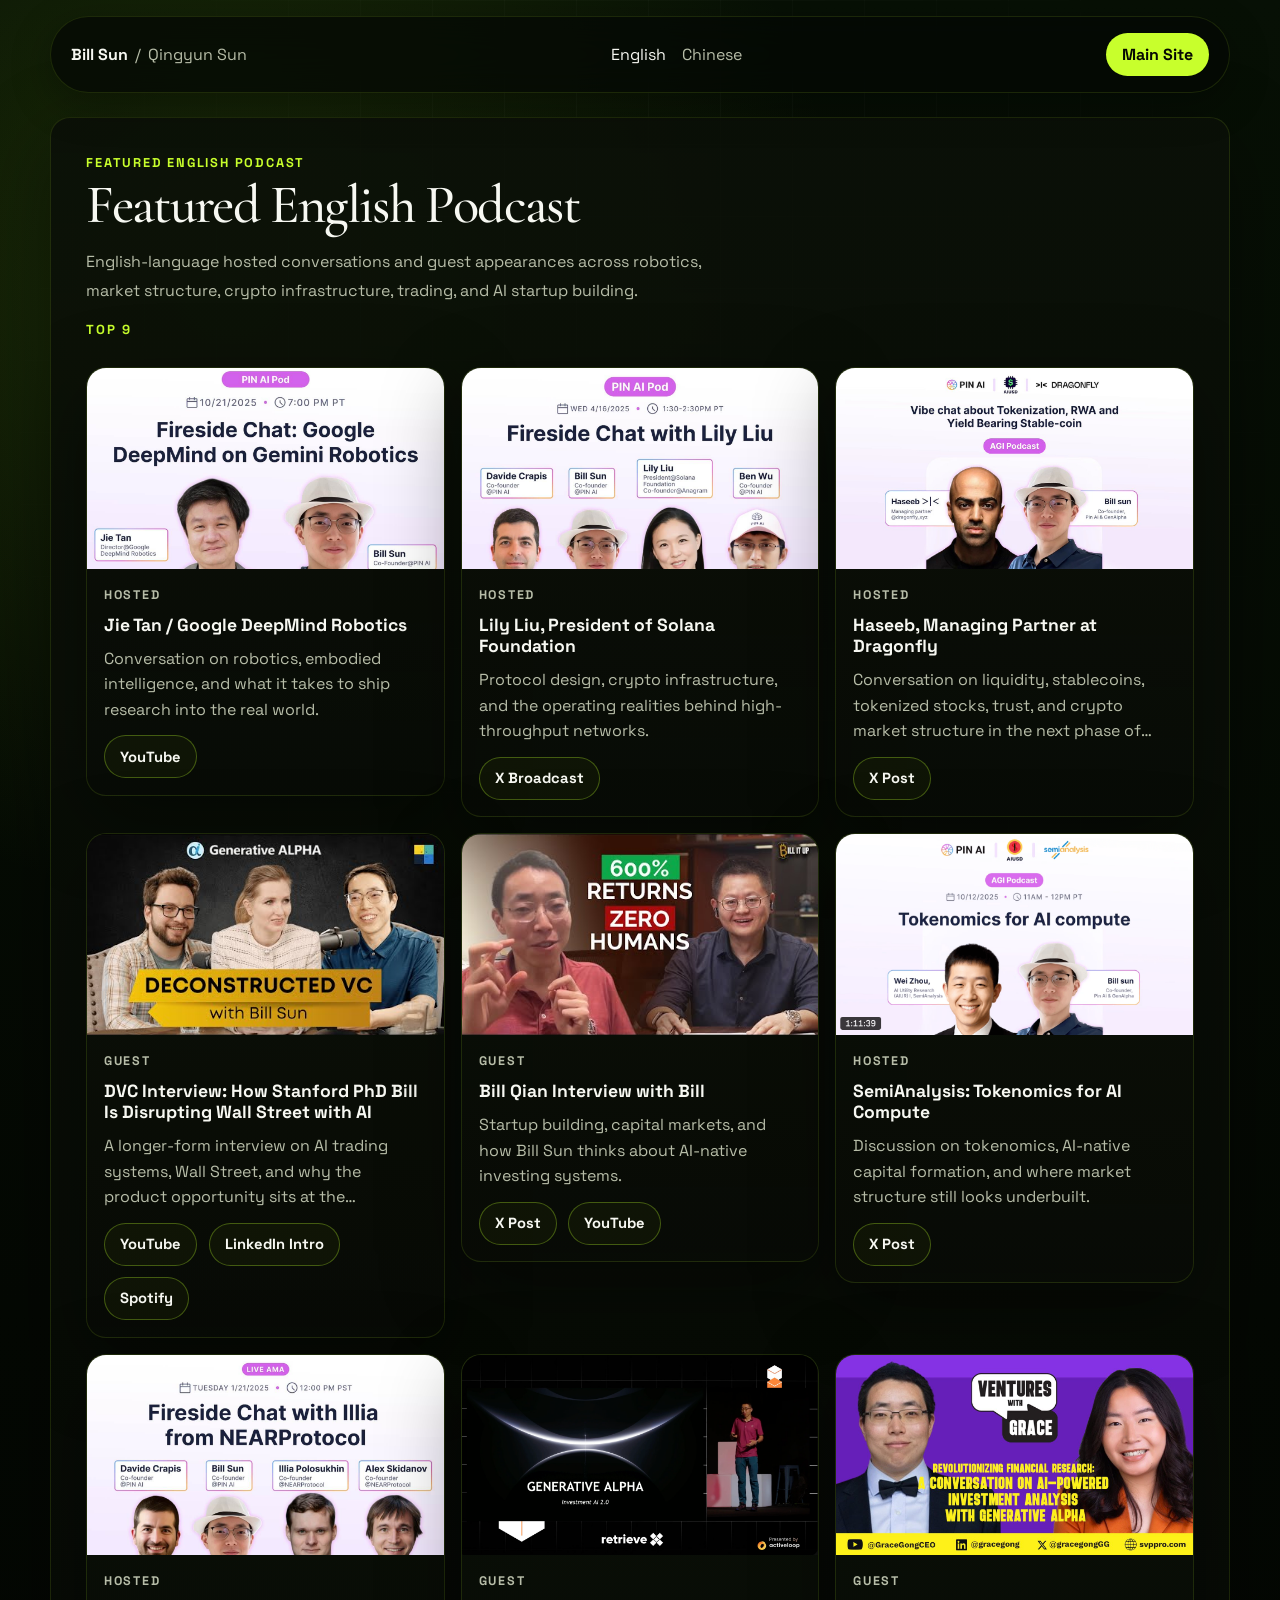
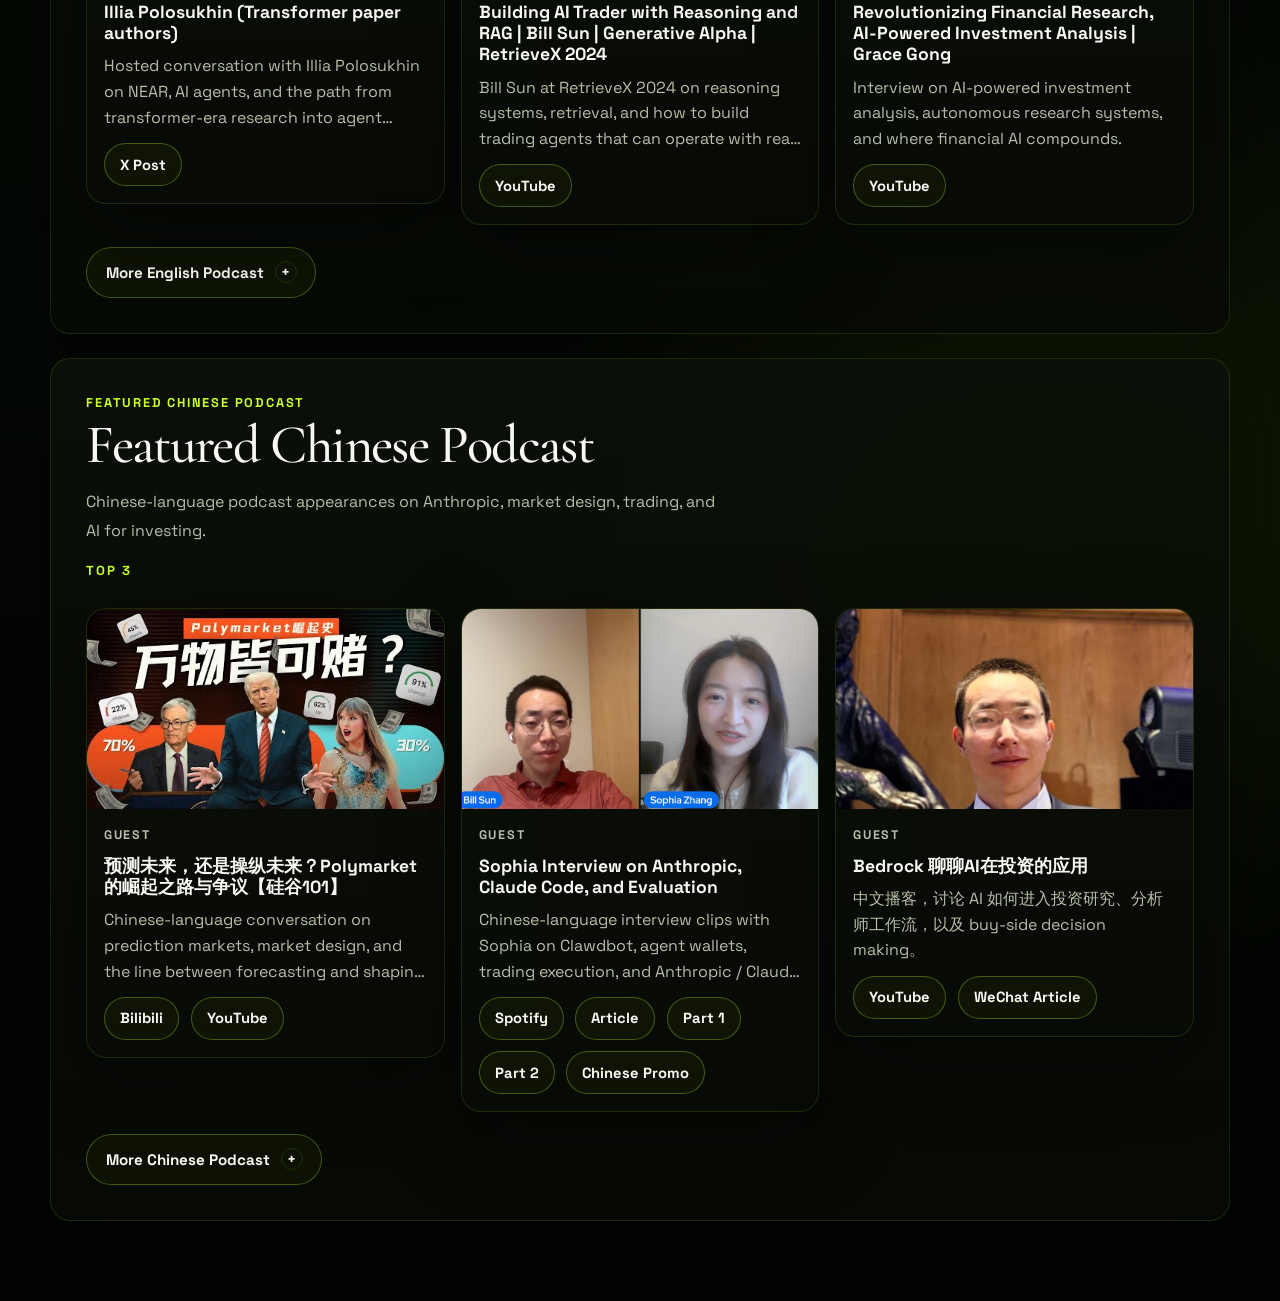
==== commit d9e93ad8: "feat: expand featured english podcast lineup" ====
--- a/podcast/index.html
+++ b/podcast/index.html
@@ -38,7 +38,7 @@
             robotics, market structure, crypto infrastructure, trading, and AI
             startup building.
           </p>
-          <p class="section-count">Top 6</p>
+          <p class="section-count">Top 9</p>
         </div>
         <div class="podcast-grid">
           <article class="podcast-card podcast-card-image">
@@ -112,6 +112,42 @@
               <p>Discussion on tokenomics, AI-native capital formation, and where market structure still looks underbuilt.</p>
               <div class="podcast-links">
                 <a class="link-pill" href="https://x.com/billsun_ai/status/2001796131765055686?s=46" target="_blank" rel="noreferrer">X Post</a>
+              </div>
+            </div>
+          </article>
+
+          <article class="podcast-card podcast-card-image">
+            <img src="../assets/podcast/pin-ai-x-near-png.jpg" alt="Illia Polosukhin NEAR podcast cover">
+            <div class="podcast-card-copy">
+              <p class="podcast-tag">Hosted</p>
+              <h3>Illia Polosukhin (Transformer paper authors)</h3>
+              <p>Hosted conversation with Illia Polosukhin on NEAR, AI agents, and the path from transformer-era research into agent coordination infrastructure.</p>
+              <div class="podcast-links">
+                <a class="link-pill" href="https://x.com/NEARProtocol/status/1881794880726561172" target="_blank" rel="noreferrer">X Post</a>
+              </div>
+            </div>
+          </article>
+
+          <article class="podcast-card podcast-card-image">
+            <img src="../assets/podcast/building-ai-trader.png" alt="Building AI Trader conference talk cover">
+            <div class="podcast-card-copy">
+              <p class="podcast-tag">Guest</p>
+              <h3>Building AI Trader with Reasoning and RAG | Bill Sun | Generative Alpha | RetrieveX 2024</h3>
+              <p>Bill Sun at RetrieveX 2024 on reasoning systems, retrieval, and how to build trading agents that can operate with real feedback loops.</p>
+              <div class="podcast-links">
+                <a class="link-pill" href="https://www.youtube.com/watch?v=pGotF6mah9s" target="_blank" rel="noreferrer">YouTube</a>
+              </div>
+            </div>
+          </article>
+
+          <article class="podcast-card podcast-card-image">
+            <img src="../assets/podcast/youtube/oVMC9T7KzQE.jpg" alt="Grace Gong interview thumbnail">
+            <div class="podcast-card-copy">
+              <p class="podcast-tag">Guest</p>
+              <h3>Revolutionizing Financial Research, AI-Powered Investment Analysis | Grace Gong</h3>
+              <p>Interview on AI-powered investment analysis, autonomous research systems, and where financial AI compounds.</p>
+              <div class="podcast-links">
+                <a class="link-pill" href="https://www.youtube.com/watch?v=oVMC9T7KzQE" target="_blank" rel="noreferrer">YouTube</a>
               </div>
             </div>
           </article>
@@ -252,24 +288,13 @@
             </article>
 
             <article class="podcast-card podcast-card-image">
-              <img src="../assets/podcast/pin-ai-x-near-png.jpg" alt="NEAR podcast cover">
-              <div class="podcast-card-copy">
-                <p class="podcast-tag">Hosted</p>
-                <h3>NEAR</h3>
-                <p>Hosted conversation on chain abstraction, AI agents, and coordination infrastructure.</p>
-                <div class="podcast-links">
-                  <a class="link-pill" href="https://x.com/NEARProtocol/status/1881794880726561172" target="_blank" rel="noreferrer">X Post</a>
-                </div>
-              </div>
-            </article>
-
-            <article class="podcast-card podcast-card-image">
               <img src="../assets/podcast/onboard-personal-ai-podcast-png.jpg" alt="Onboard Personal AI podcast cover">
               <div class="podcast-card-copy">
                 <p class="podcast-tag">Hosted</p>
-                <h3>Onboard Personal AI</h3>
+                <h3>Tim Shi, Alex Chen and Monica Xie</h3>
                 <p>Hosted conversation on personal AI, user data, and privacy-preserving agent design.</p>
                 <div class="podcast-links">
+                  <a class="link-pill" href="https://www.youtube.com/watch?v=FEu3oT5r6lc" target="_blank" rel="noreferrer">YouTube</a>
                   <a class="link-pill" href="https://x.com/BillSun_AI/status/1859814533948493930" target="_blank" rel="noreferrer">X Post</a>
                 </div>
               </div>
@@ -288,18 +313,6 @@
             </article>
 
             <article class="podcast-card podcast-card-image">
-              <img src="../assets/podcast/building-ai-trader.png" alt="Building AI Trader conference talk cover">
-              <div class="podcast-card-copy">
-                <p class="podcast-tag">Guest</p>
-                <h3>Building AI Trader with Reasoning and RAG | Bill Sun | Generative Alpha | RetrieveX 2024</h3>
-                <p>Bill Sun at RetrieveX 2024 on reasoning systems, retrieval, and how to build trading agents that can operate with real feedback loops.</p>
-                <div class="podcast-links">
-                  <a class="link-pill" href="https://www.youtube.com/watch?v=pGotF6mah9s" target="_blank" rel="noreferrer">YouTube</a>
-                </div>
-              </div>
-            </article>
-
-            <article class="podcast-card podcast-card-image">
               <img src="../assets/podcast/youtube/wxPs6j35_oQ.jpg" alt="Innovator Coffee interview thumbnail">
               <div class="podcast-card-copy">
                 <p class="podcast-tag">Guest</p>
@@ -324,18 +337,6 @@
             </article>
 
             <article class="podcast-card podcast-card-image">
-              <img src="../assets/podcast/youtube/oVMC9T7KzQE.jpg" alt="Grace Gong interview thumbnail">
-              <div class="podcast-card-copy">
-                <p class="podcast-tag">Guest</p>
-                <h3>Revolutionizing Financial Research, AI-Powered Investment Analysis | Grace Gong</h3>
-                <p>Interview on AI-powered investment analysis, autonomous research systems, and where financial AI compounds.</p>
-                <div class="podcast-links">
-                  <a class="link-pill" href="https://www.youtube.com/watch?v=oVMC9T7KzQE" target="_blank" rel="noreferrer">YouTube</a>
-                </div>
-              </div>
-            </article>
-
-            <article class="podcast-card podcast-card-image">
               <img src="../assets/podcast/youtube/JLWGJ6NC6X8.jpg" alt="AGI House talk thumbnail">
               <div class="podcast-card-copy">
                 <p class="podcast-tag">Guest</p>
@@ -359,17 +360,6 @@
               </div>
             </article>
 
-            <article class="podcast-card podcast-card-image">
-              <img src="../assets/podcast/youtube/BV1tCHQzhEjB.jpg" alt="From hedge funds to AGI Bilibili cover">
-              <div class="podcast-card-copy">
-                <p class="podcast-tag">Guest</p>
-                <h3>[英语播客]从对冲基金到AGI：斯坦福博士Bill Sun的双重人生</h3>
-                <p>English podcast on the path from hedge funds to AGI, spanning Google Brain, Wall Street, and startup building.</p>
-                <div class="podcast-links">
-                  <a class="link-pill" href="https://www.bilibili.com/video/BV1tCHQzhEjB/" target="_blank" rel="noreferrer">Bilibili</a>
-                </div>
-              </div>
-            </article>
           </div>
         </details>
       </section>
@@ -416,27 +406,28 @@
 
           <article class="podcast-card podcast-card-image">
             <img src="../assets/podcast/bedrock-ai-investing.jpg" alt="Bedrock AI investing cover">
-            <div class="podcast-card-copy">
-              <p class="podcast-tag">Guest</p>
-              <h3>Bedrock 聊聊AI在投资的应用</h3>
-              <p>中文播客，讨论 AI 如何进入投资研究、分析师工作流，以及 buy-side decision making。</p>
-              <div class="podcast-links">
-                <a class="link-pill" href="https://mp.weixin.qq.com/s/ZmQHy_YbNaC2BTVrLnYOpQ" target="_blank" rel="noreferrer">WeChat Article</a>
-              </div>
-            </div>
-          </article>
+              <div class="podcast-card-copy">
+                <p class="podcast-tag">Guest</p>
+                <h3>Bedrock 聊聊AI在投资的应用</h3>
+                <p>中文播客，讨论 AI 如何进入投资研究、分析师工作流，以及 buy-side decision making。</p>
+                <div class="podcast-links">
+                  <a class="link-pill" href="https://www.youtube.com/watch?v=5gp3g_pMyTU" target="_blank" rel="noreferrer">YouTube</a>
+                  <a class="link-pill" href="https://mp.weixin.qq.com/s/ZmQHy_YbNaC2BTVrLnYOpQ" target="_blank" rel="noreferrer">WeChat Article</a>
+                </div>
+              </div>
+            </article>
         </div>
         <details id="more-chinese" class="podcast-more">
           <summary>More Chinese Podcast</summary>
           <div class="podcast-grid">
             <article class="podcast-card podcast-card-image">
-              <img src="../assets/podcast/video/cttv-apec-gen-alpha-agent.png" alt="CTTV APEC interview cover">
-              <div class="podcast-card-copy">
-                <p class="podcast-tag">Guest</p>
-                <h3>CTTV 财经采访：APEC 期间报道硅谷 AI Agent 创业公司</h3>
+              <img src="../assets/podcast/video/cttv-apec-gen-alpha-agent.png" alt="CCTV APEC interview cover">
+              <div class="podcast-card-copy">
+                <p class="podcast-tag">Guest</p>
+                <h3>CCTV 财经采访：APEC 期间报道硅谷 AI Agent 创业公司</h3>
                 <p>2023 年中文电视采访，聚焦 APEC 期间的硅谷 AI Agent 创业、个人智能体产品，以及面向新一代用户的 AI 交互形态。</p>
                 <div class="podcast-links">
-                  <a class="link-pill" href="../assets/podcast/video/cttv-apec-gen-alpha-agent.mp4" target="_blank" rel="noreferrer">Watch Clip</a>
+                  <a class="link-pill" href="https://x.com/BillSun_AI/status/2043213031820439619?s=20" target="_blank" rel="noreferrer">X Post</a>
                 </div>
               </div>
             </article>
@@ -462,6 +453,18 @@
                 <p>中文对话，讨论 AI Infra、股票、币圈，以及 AI 如何在不同市场里创造 alpha。</p>
                 <div class="podcast-links">
                   <a class="link-pill" href="https://www.bilibili.com/video/BV1bWrPYMEjM/" target="_blank" rel="noreferrer">Bilibili</a>
+                </div>
+              </div>
+            </article>
+
+            <article class="podcast-card podcast-card-image">
+              <img src="../assets/podcast/youtube/BV1tCHQzhEjB.jpg" alt="From hedge funds to AGI Bilibili cover">
+              <div class="podcast-card-copy">
+                <p class="podcast-tag">Guest</p>
+                <h3>[英语播客]从对冲基金到AGI：斯坦福博士Bill Sun的双重人生</h3>
+                <p>English podcast on the path from hedge funds to AGI, spanning Google Brain, Wall Street, and startup building.</p>
+                <div class="podcast-links">
+                  <a class="link-pill" href="https://www.bilibili.com/video/BV1tCHQzhEjB/" target="_blank" rel="noreferrer">Bilibili</a>
                 </div>
               </div>
             </article>
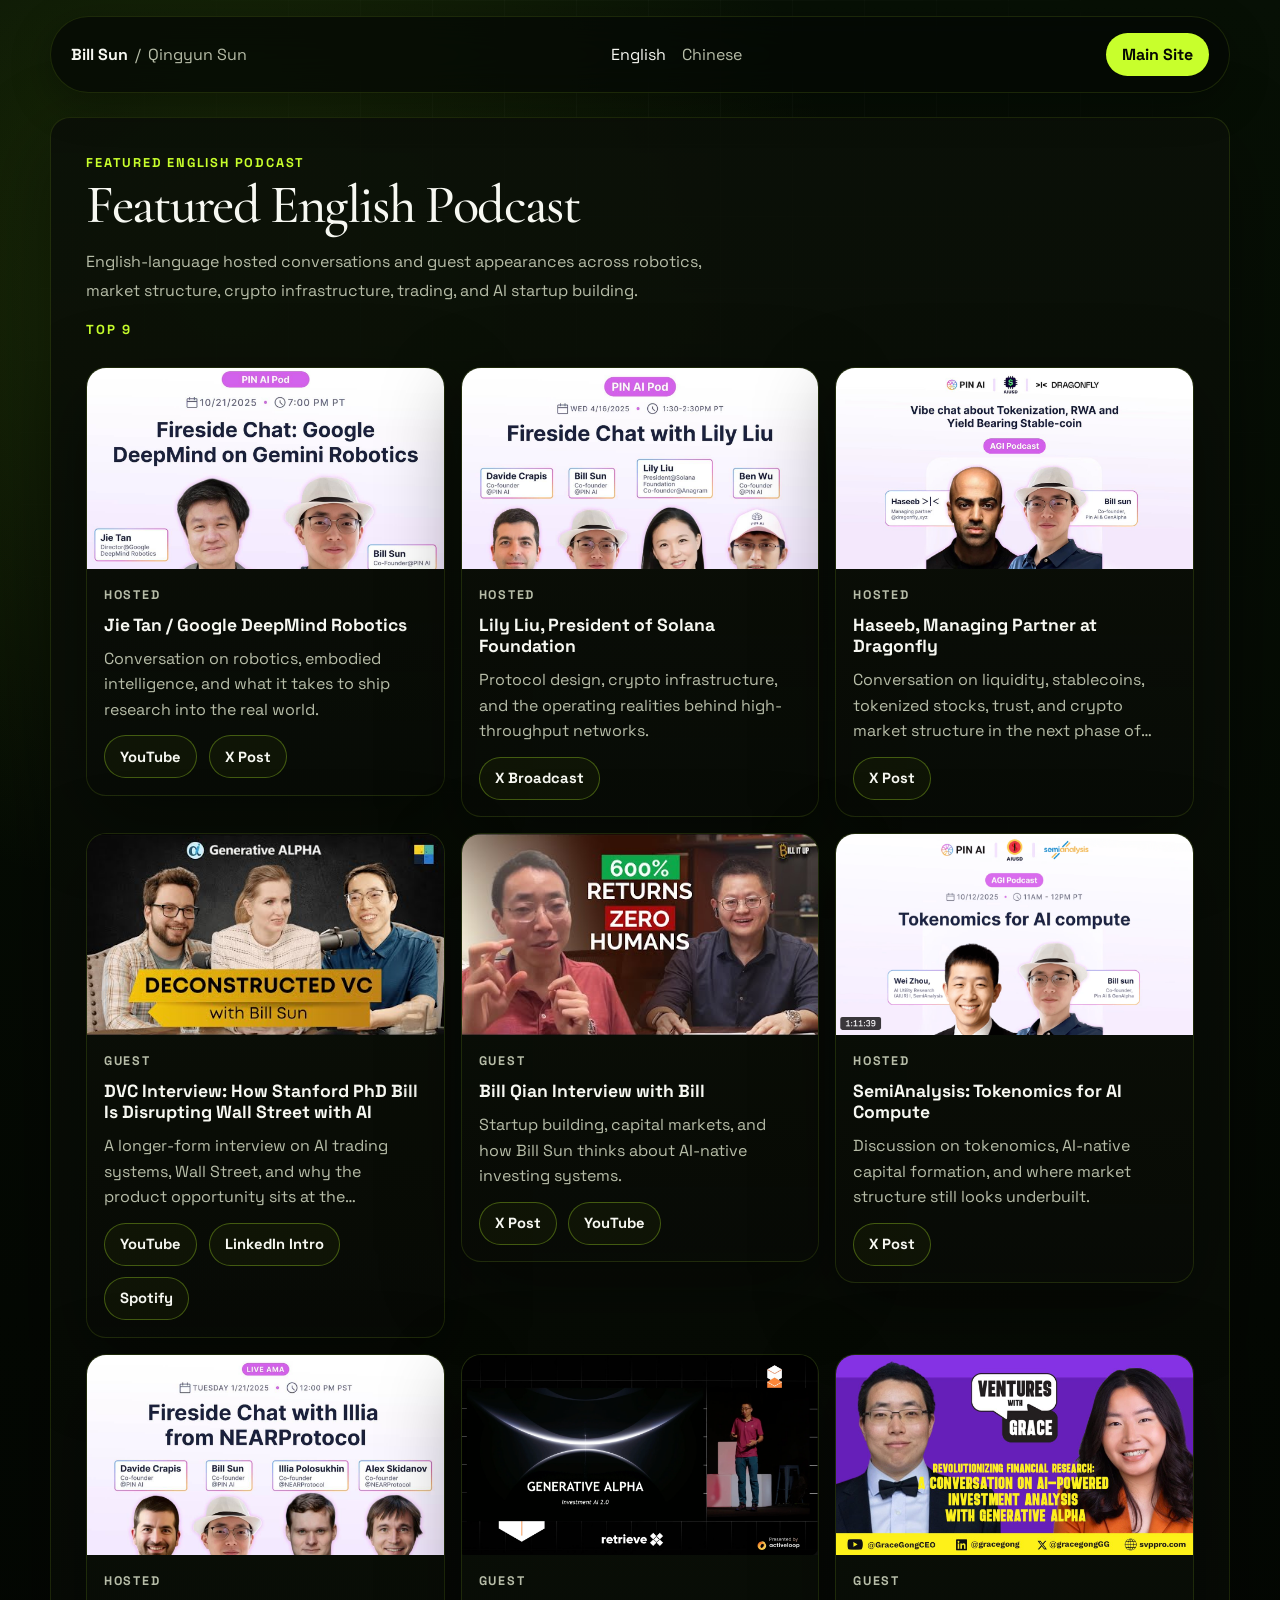
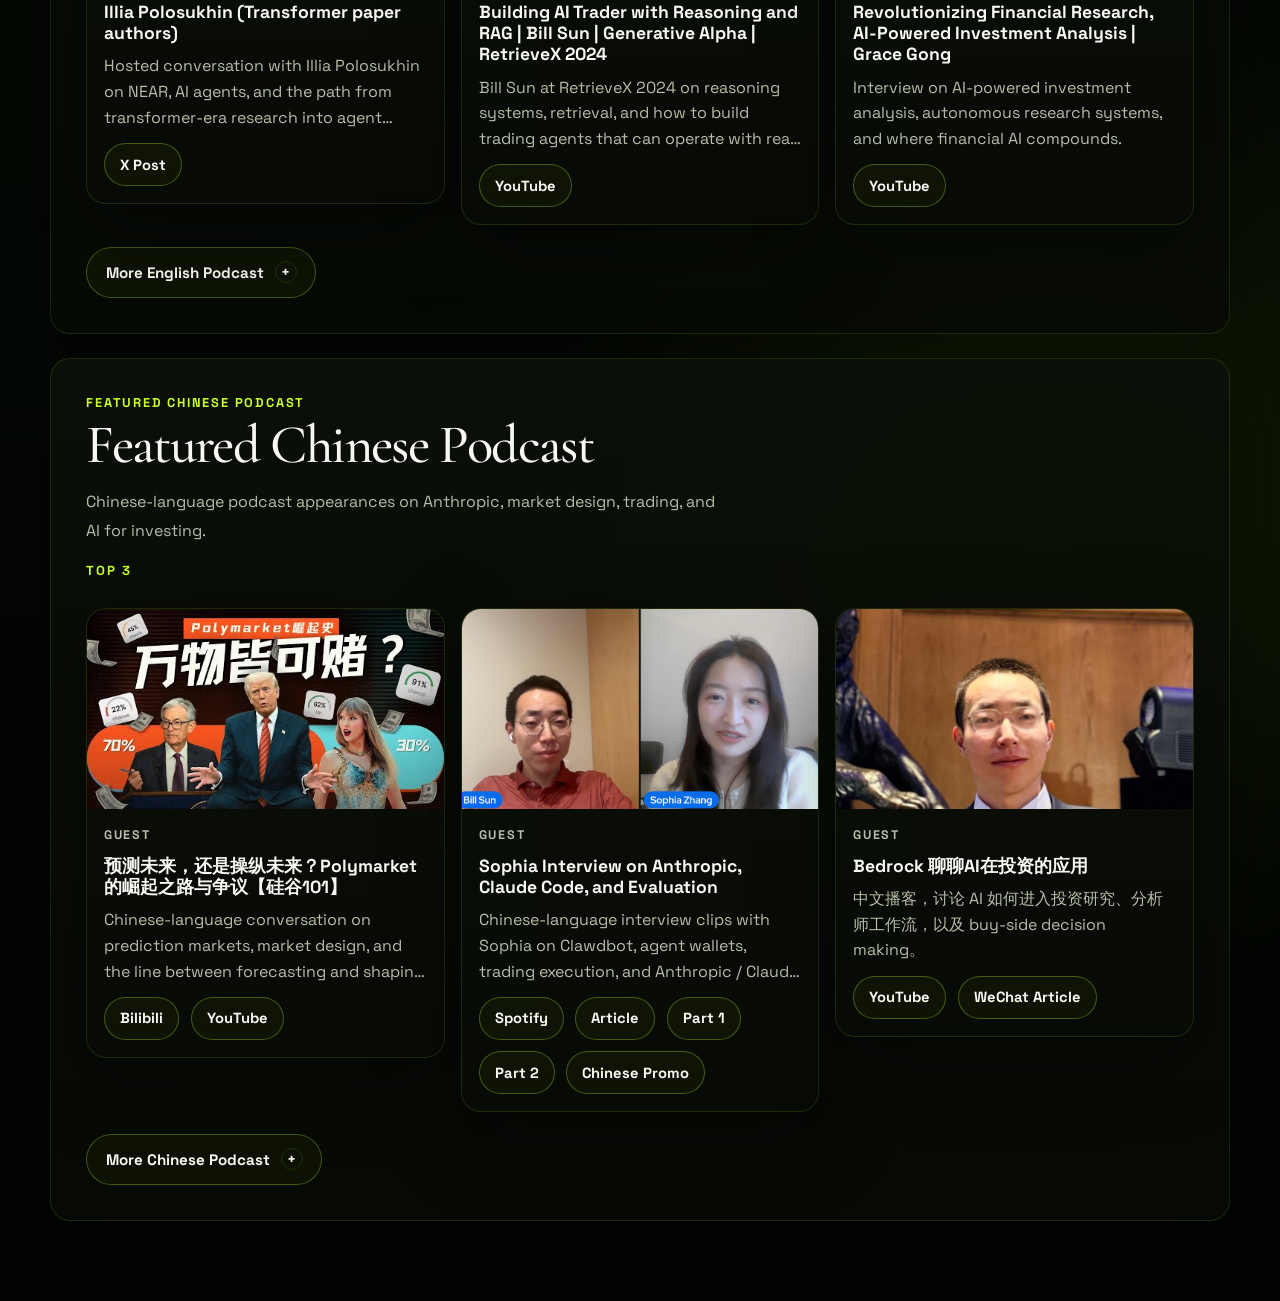
==== commit d69a957e: "Expose the Jie Tan X post alongside the canonical talk video The podcast card already pointed to the" ====
--- a/podcast/index.html
+++ b/podcast/index.html
@@ -49,6 +49,7 @@
               <p>Conversation on robotics, embodied intelligence, and what it takes to ship research into the real world.</p>
               <div class="podcast-links">
                 <a class="link-pill" href="https://www.youtube.com/watch?v=NLLmIIfcZZM" target="_blank" rel="noreferrer">YouTube</a>
+                <a class="link-pill" href="https://x.com/pinai_io/status/1980337162278301983" target="_blank" rel="noreferrer">X Post</a>
               </div>
             </div>
           </article>
--- a/styles.css
+++ b/styles.css
@@ -268,6 +268,7 @@
 .proof-card,
 .section,
 .panel,
+.problem-card,
 .research-card,
 .timeline-row,
 .network-card,
@@ -338,14 +339,17 @@
 }
 
 .proof-card-focus {
-  padding: 1.4rem;
+  display: grid;
+  gap: 0.95rem;
+  padding: 1.55rem;
   background:
     radial-gradient(circle at top right, rgba(200, 255, 44, 0.12), transparent 28%),
     linear-gradient(180deg, rgba(16, 24, 10, 0.96), rgba(9, 14, 6, 0.9));
 }
 
 .proof-card-focus .proof-body {
-  font-size: 1.02rem;
+  font-size: 1.04rem;
+  line-height: 1.7;
 }
 
 .section {
@@ -378,6 +382,78 @@
   display: flex;
   flex-direction: column;
   gap: 1rem;
+}
+
+.problem-panel {
+  gap: 1.3rem;
+  padding: 1.65rem;
+  background:
+    radial-gradient(circle at top right, rgba(200, 255, 44, 0.12), transparent 24%),
+    linear-gradient(180deg, rgba(14, 20, 9, 0.96), rgba(8, 11, 6, 0.88));
+}
+
+.problem-heading {
+  margin: 0;
+  font-family: "Cormorant Garamond", serif;
+  font-size: clamp(1.9rem, 4vw, 2.7rem);
+  line-height: 0.98;
+  letter-spacing: -0.03em;
+  max-width: 12ch;
+}
+
+.problem-grid {
+  display: grid;
+  grid-template-columns: repeat(3, minmax(0, 1fr));
+  gap: 1rem;
+  align-items: stretch;
+}
+
+.problem-card {
+  position: relative;
+  min-height: 218px;
+  padding: 1.2rem 1.2rem 1.25rem;
+  overflow: hidden;
+  background:
+    radial-gradient(circle at top right, rgba(200, 255, 44, 0.08), transparent 32%),
+    linear-gradient(180deg, rgba(12, 18, 8, 0.92), rgba(7, 10, 5, 0.82));
+}
+
+.problem-card::before {
+  content: "";
+  position: absolute;
+  inset: 0 0 auto 0;
+  height: 3px;
+  background: linear-gradient(90deg, var(--accent), rgba(200, 255, 44, 0));
+  opacity: 0.9;
+}
+
+.problem-card:nth-child(2)::before {
+  background: linear-gradient(90deg, rgba(146, 235, 255, 0.9), rgba(146, 235, 255, 0));
+}
+
+.problem-card:nth-child(3)::before {
+  background: linear-gradient(90deg, rgba(255, 214, 102, 0.9), rgba(255, 214, 102, 0));
+}
+
+.problem-index {
+  margin: 0;
+  color: var(--accent);
+  font-size: 0.74rem;
+  font-weight: 700;
+  letter-spacing: 0.18em;
+  text-transform: uppercase;
+}
+
+.problem-card h4 {
+  margin: 0.6rem 0 0.55rem;
+  font-size: 1.16rem;
+  line-height: 1.15;
+}
+
+.problem-card p:last-child {
+  margin: 0;
+  font-size: 0.95rem;
+  line-height: 1.68;
 }
 
 .research-grid {
@@ -427,6 +503,8 @@
 }
 
 .network-card {
+  display: flex;
+  flex-direction: column;
   padding: 1.4rem;
   text-align: left;
   text-decoration: none;
@@ -444,18 +522,40 @@
 }
 
 .network-sub-link {
-  margin: 0.9rem 0 0;
-  font-size: 0.92rem;
-}
-
-.network-sub-link a {
+  margin-top: 1rem;
+}
+
+.network-pill {
+  display: inline-flex;
+  align-items: center;
+  justify-content: center;
+  width: fit-content;
+  padding: 0.62rem 1rem;
+  border: 1px solid var(--line-strong);
+  border-radius: 999px;
+  background: rgba(200, 255, 44, 0.06);
   color: var(--accent-strong);
+  font-size: 0.88rem;
+  font-weight: 700;
+  letter-spacing: 0.03em;
   text-decoration: none;
+  transition:
+    transform 180ms ease,
+    border-color 180ms ease,
+    background 180ms ease,
+    color 180ms ease;
+}
+
+.network-pill:hover {
+  transform: translateY(-2px);
+  border-color: var(--accent);
+  background: rgba(200, 255, 44, 0.14);
 }
 
 .network-card:hover,
 .proof-card:hover,
 .panel:hover,
+.problem-card:hover,
 .research-card:hover,
 .timeline-row:hover,
 .portrait-card:hover {
@@ -582,6 +682,10 @@
     grid-template-columns: 1fr;
   }
 
+  .problem-grid {
+    grid-template-columns: 1fr;
+  }
+
   .portrait-caption,
   .timeline-row {
     grid-template-columns: 1fr;
